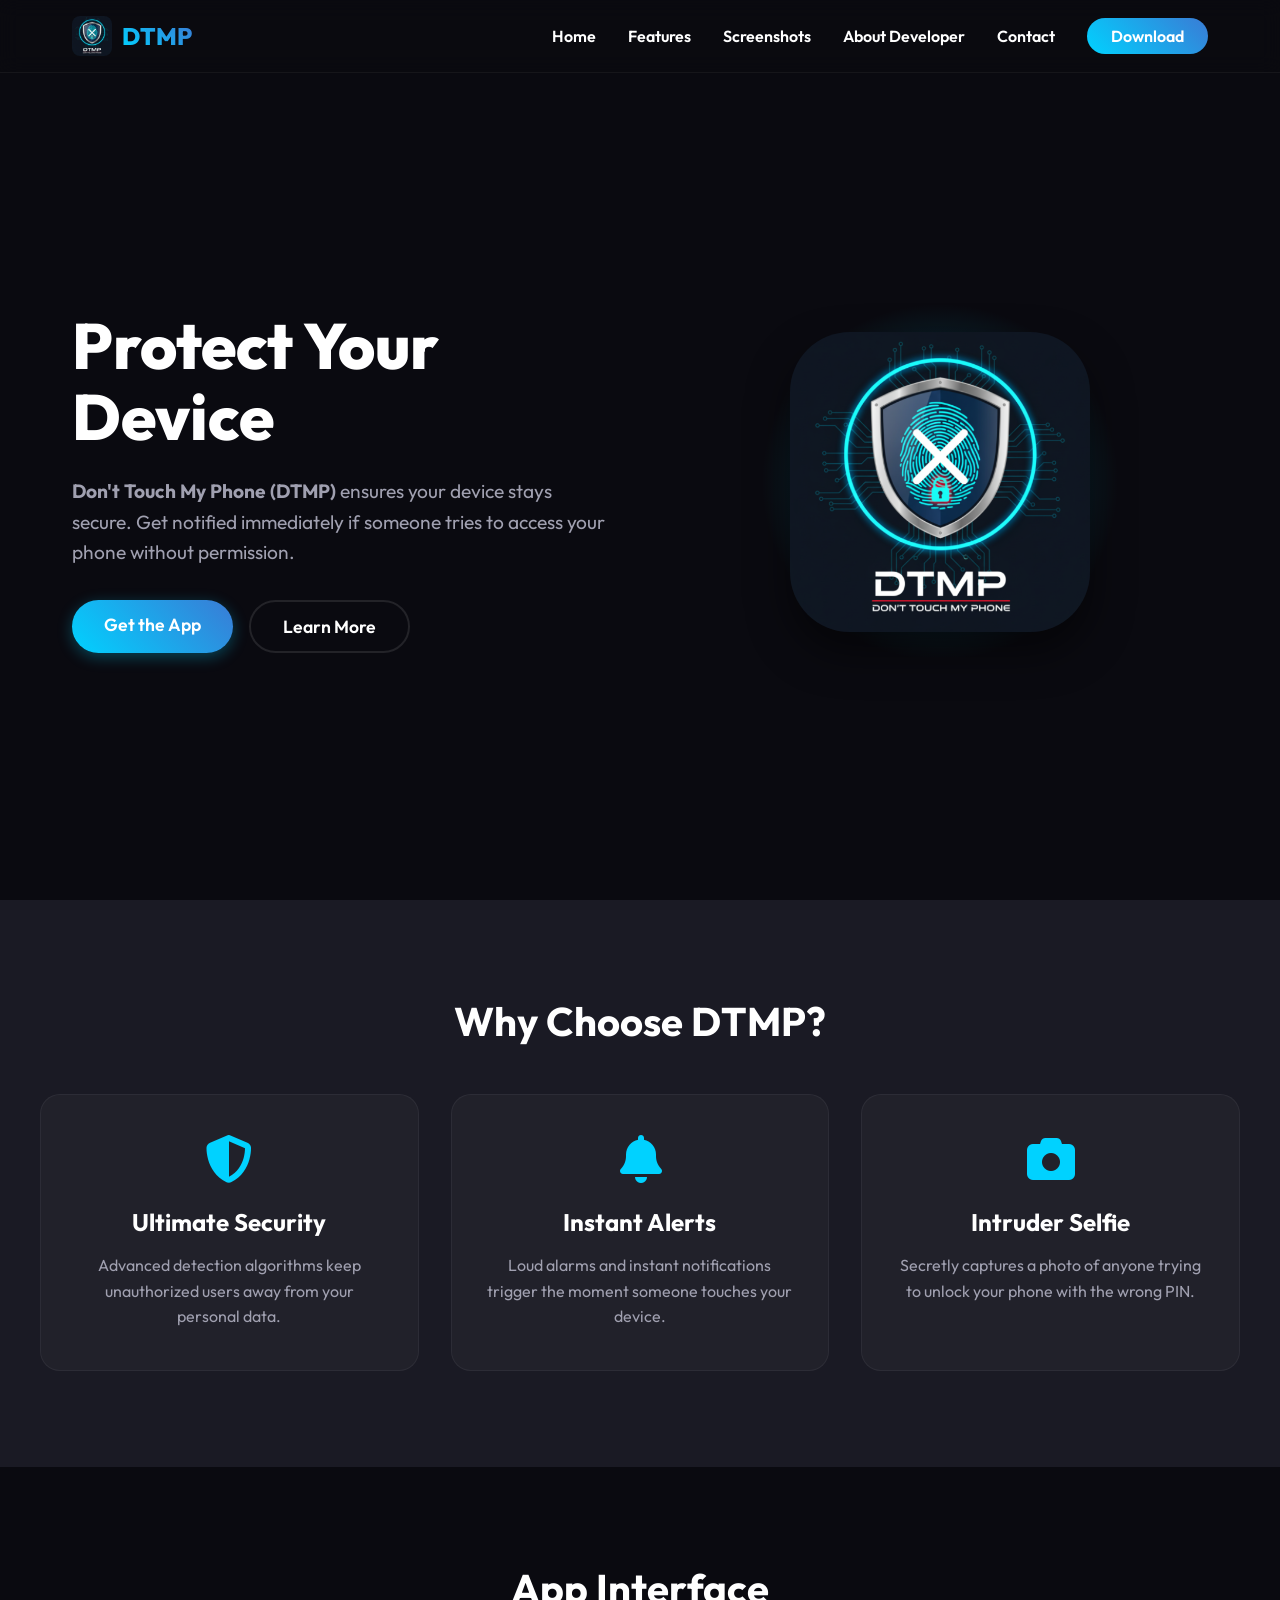
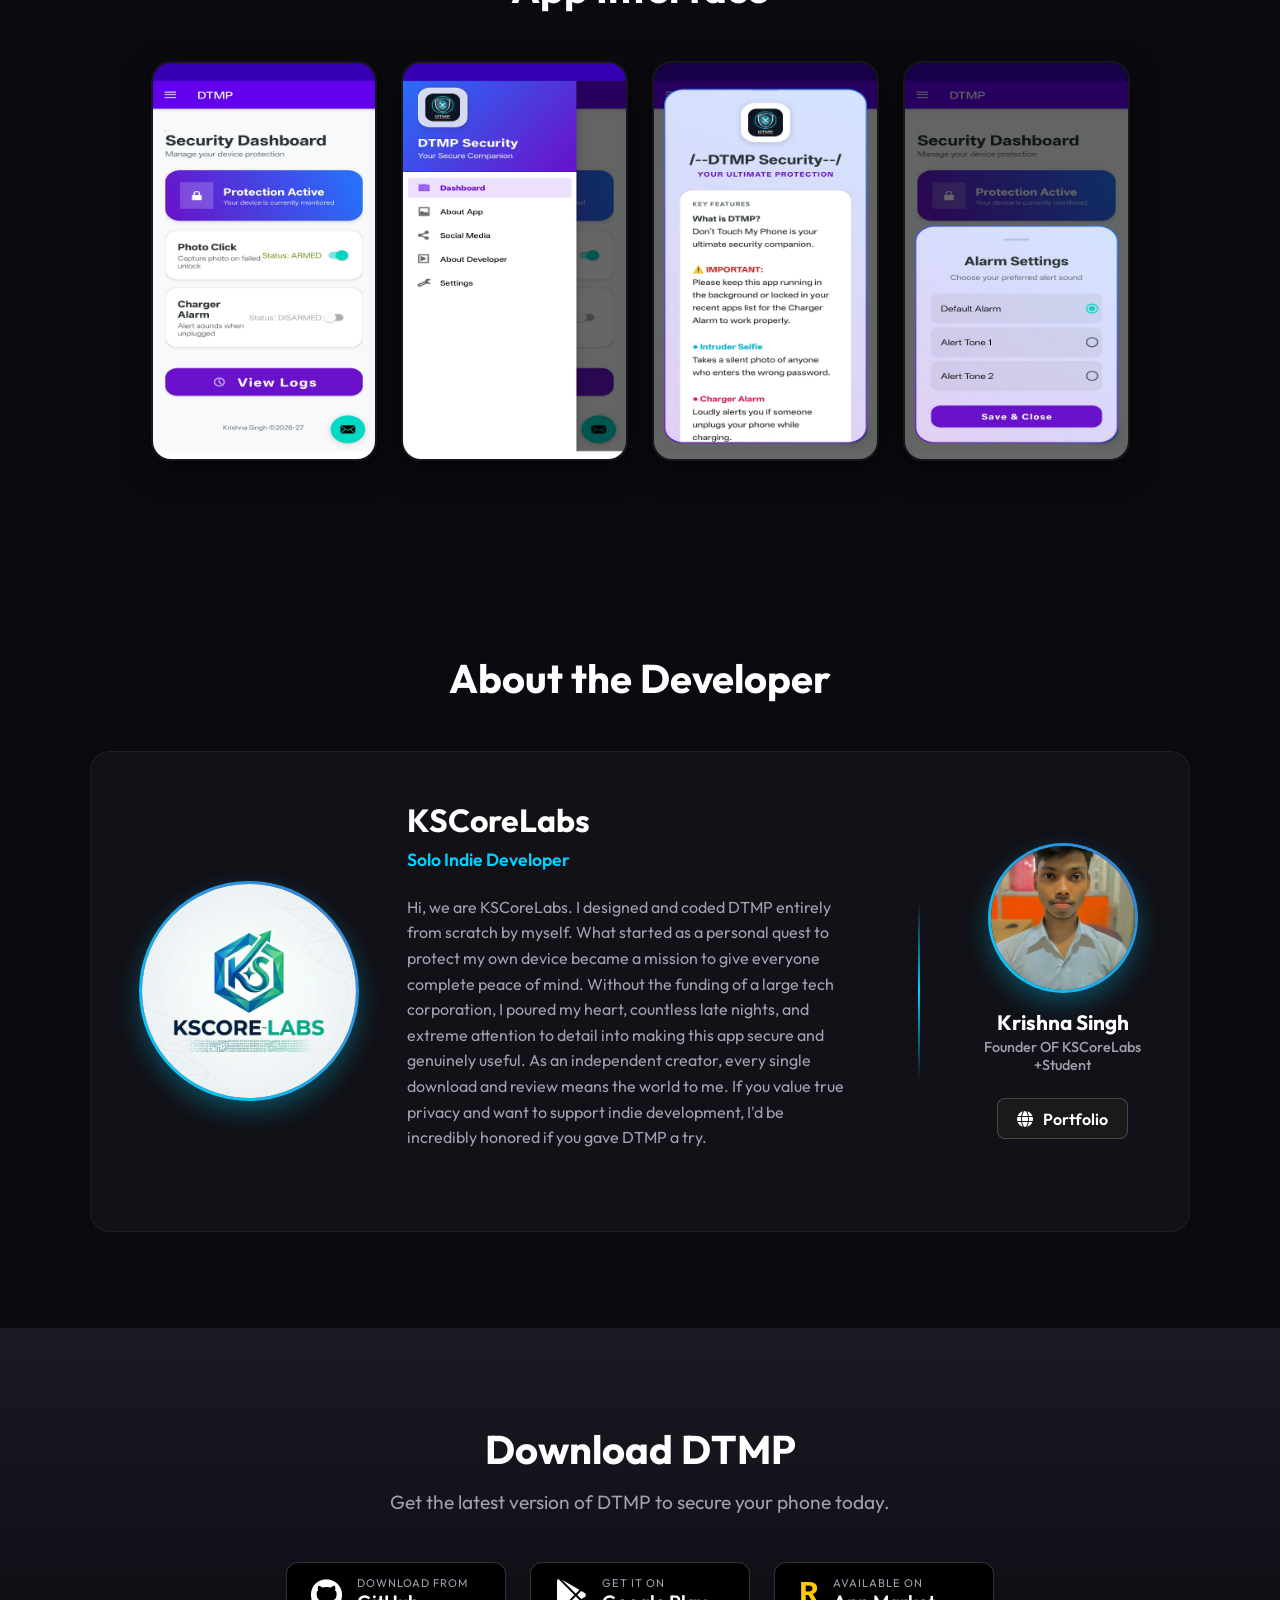
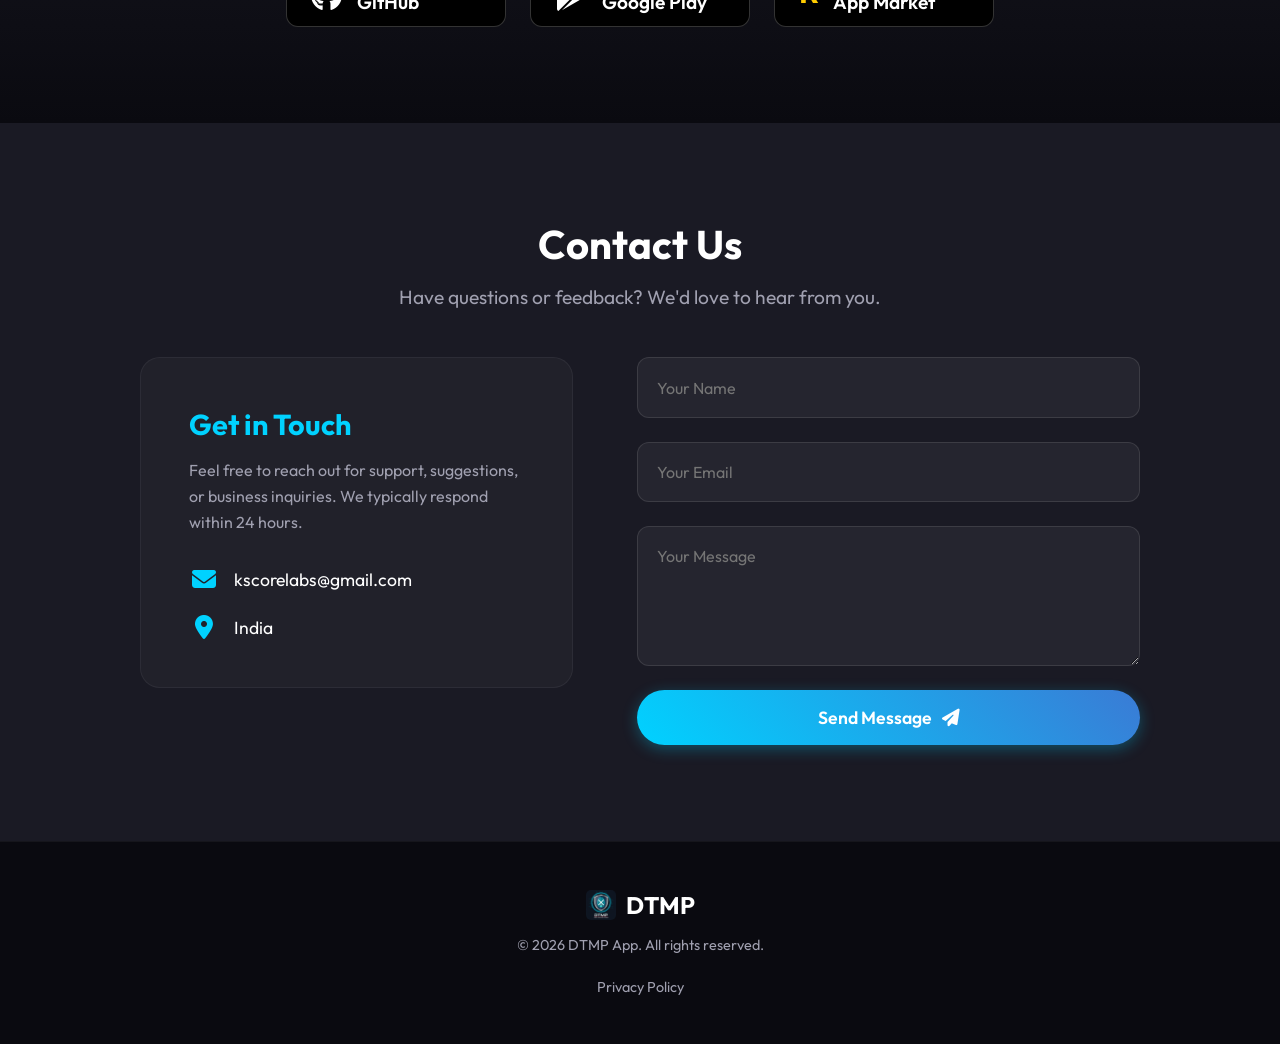
==== index.html @ 2dc86c03 "Add files via upload" ====
<!DOCTYPE html>
<html lang="en">
<head>
    <meta charset="UTF-8">
    <meta name="viewport" content="width=device-width, initial-scale=1.0">
    <title>DTMP - Don't Touch My Phone</title>
    <meta name="description" content="DTMP (Don't Touch My Phone) - Protect your phone from unauthorized access with ease.">
    <link rel="stylesheet" href="style.css">
    <link href="https://fonts.googleapis.com/css2?family=Outfit:wght@300;400;600;800&display=swap" rel="stylesheet">
    <link rel="stylesheet" href="https://cdnjs.cloudflare.com/ajax/libs/font-awesome/6.4.0/css/all.min.css">
</head>
<body>
    <div id="toast-container"></div>

    <nav class="navbar">
        <div class="nav-container">
            <div class="logo">
                <img src="images/ic_launcher-playstore.png" alt="DTMP Logo">
                <span>DTMP</span>
            </div>
            <div class="menu-toggle" id="mobile-menu">
                <i class="fa-solid fa-bars"></i>
            </div>
            <ul class="nav-links">
                <li><a href="#home">Home</a></li>
                <li><a href="#features">Features</a></li>
                <li><a href="#screenshots">Screenshots</a></li>
                <li><a href="#about">About Developer</a></li>
                <li><a href="#contact">Contact</a></li>
                <li><a href="#download" class="nav-btn">Download</a></li>
            </ul>
        </div>
    </nav>

    <header id="home" class="hero">
        <div class="hero-content">
            <div class="hero-text">
                <h1 class="glitch-text" data-text="Protect Your Device">Protect Your Device</h1>
                <p><strong>Don't Touch My Phone (DTMP)</strong> ensures your device stays secure. Get notified immediately if someone tries to access your phone without permission.</p>
                <div class="hero-buttons">
                    <a href="#download" class="btn btn-primary">Get the App</a>
                    <a href="#features" class="btn btn-secondary">Learn More</a>
                </div>
            </div>
            <div class="hero-image">
                <div class="img-wrapper">
                    <img src="images/ic_launcher-playstore.png" alt="DTMP App Logo" class="floating-logo">
                    <div class="glow-effect"></div>
                </div>
            </div>
        </div>
    </header>

    <section id="features" class="features">
        <h2>Why Choose DTMP?</h2>
        <div class="feature-grid">
            <div class="feature-card">
                <i class="fa-solid fa-shield-halved"></i>
                <h3>Ultimate Security</h3>
                <p>Advanced detection algorithms keep unauthorized users away from your personal data.</p>
            </div>
            <div class="feature-card">
                <i class="fa-solid fa-bell-on"></i>
                <i class="fa-solid fa-bell"></i>
                <h3>Instant Alerts</h3>
                <p>Loud alarms and instant notifications trigger the moment someone touches your device.</p>
            </div>
            <div class="feature-card">
                <i class="fa-solid fa-camera"></i>
                <h3>Intruder Selfie</h3>
                <p>Secretly captures a photo of anyone trying to unlock your phone with the wrong PIN.</p>
            </div>
        </div>
    </section>

    <section id="screenshots" class="screenshots">
        <h2>App Interface</h2>
        <div class="screenshot-carousel">
            <img src="images/Screenshot_2026-04-22-11-12-11-96_e4ff548b564c4d183ec3adff2c8306e6.jpg.jpeg" alt="DTMP Screenshot 1" class="app-screenshot">
            <img src="images/Screenshot_2026-04-22-11-12-20-12_e4ff548b564c4d183ec3adff2c8306e6.jpg.jpeg" alt="DTMP Screenshot 2" class="app-screenshot">
            <img src="images/Screenshot_2026-04-22-11-12-25-33_e4ff548b564c4d183ec3adff2c8306e6.jpg.jpeg" alt="DTMP Screenshot 3" class="app-screenshot">
            <img src="images/Screenshot_2026-04-22-11-12-40-97_e4ff548b564c4d183ec3adff2c8306e6.jpg.jpeg" alt="DTMP Screenshot 4" class="app-screenshot">
        </div>
    </section>

    <section id="about" class="about-section">
        <h2>About the Developer</h2>
        <div class="developer-profile">
            <div class="profile-image">
                <img src="images/about_developer.png" alt="KSCoreLabs Logo">
            </div>
            <div class="profile-info">
                <h3>KSCoreLabs</h3>
                <p class="role">Solo Indie Developer</p>
                <p class="bio">Hi, we are KSCoreLabs. I designed and coded DTMP entirely from scratch by myself. What started as a personal quest to protect my own device became a mission to give everyone complete peace of mind. Without the funding of a large tech corporation, I poured my heart, countless late nights, and extreme attention to detail into making this app secure and genuinely useful. As an independent creator, every single download and review means the world to me. If you value true privacy and want to support indie development, I'd be incredibly honored if you gave DTMP a try.</p>
            </div>
            <div class="profile-divider"></div>
            <div class="owner-section">
                <div class="profile-image owner-image">
                    <img src="images/about_owner.webp" alt="Krishna Singh - Founder">
                </div>
                <div class="owner-details">
                    <h4>Krishna Singh</h4>
                    <p class="owner-role">Founder OF KSCoreLabs <br>+Student</p>
                </div>
                <div class="social-links" style="margin-top: 0.5rem;">
                    <a href="https://krishna-0006.github.io/My-Portfolio/" target="_blank" class="social-btn"><i class="fa-solid fa-globe"></i> Portfolio</a>
                </div>
            </div>
        </div>
    </section>

    <section id="download" class="download-section">
        <h2>Download DTMP</h2>
        <p>Get the latest version of DTMP to secure your phone today.</p>
        
        <div class="download-options">
            <!-- GitHub Download -->
            <a href="https://github.com/Krishna-0006/DTMP-Updates/releases/" target="_blank" class="store-btn github-btn">
                <i class="fa-brands fa-github"></i>
                <div class="btn-text">
                    <span class="small-text">Download from</span>
                    <span class="large-text">GitHub</span>
                </div>
            </a>

            <!-- Google Play Store (Unavailable) -->
            <button onclick="showUnavailableToast('Google Play Store')" class="store-btn playstore-btn">
                <i class="fa-brands fa-google-play"></i>
                <div class="btn-text">
                    <span class="small-text">GET IT ON</span>
                    <span class="large-text">Google Play</span>
                </div>
            </button>

            <!-- Realme App Market (Unavailable) -->
            <button onclick="showUnavailableToast('Realme App Market')" class="store-btn realme-btn">
                <div class="realme-logo">R</div>
                <div class="btn-text">
                    <span class="small-text">Available on</span>
                    <span class="large-text">App Market</span>
                </div>
            </button>
        </div>
    </section>

    <section id="contact" class="contact-section">
        <h2>Contact Us</h2>
        <p>Have questions or feedback? We'd love to hear from you.</p>
        <div class="contact-container">
            <div class="contact-info">
                <h3>Get in Touch</h3>
                <p>Feel free to reach out for support, suggestions, or business inquiries. We typically respond within 24 hours.</p>
                <div class="info-items">
                    <div class="info-item">
                        <i class="fa-solid fa-envelope"></i>
                        <span id="contact-email-display">Loading...</span>
                    </div>
                    <div class="info-item">
                        <i class="fa-solid fa-location-dot"></i>
                        <span>India</span>
                    </div>
                </div>
            </div>
            <form class="contact-form" onsubmit="handleContactSubmit(event)">
                <div class="input-group">
                    <input type="text" id="contact-name" placeholder="Your Name" required>
                </div>
                <div class="input-group">
                    <input type="email" id="contact-email" placeholder="Your Email" required>
                </div>
                <div class="input-group">
                    <textarea id="contact-message" rows="5" placeholder="Your Message" required></textarea>
                </div>
                <button type="submit" class="btn btn-primary btn-submit">
                    <span>Send Message</span> <i class="fa-solid fa-paper-plane"></i>
                </button>
            </form>
        </div>
    </section>

    <footer>
        <div class="footer-content">
            <div class="footer-logo">
                <img src="images/ic_launcher-playstore.png" alt="DTMP Footer Logo">
                <h2>DTMP</h2>
            </div>
            <p>&copy; 2026 DTMP App. All rights reserved.</p>
            <a href="privacy-policy.html" class="privacy-link">Privacy Policy</a>
        </div>
    </footer>

    <script src="script.js"></script>
</body>
</html>
---- style.css ----
:root {
    --primary-color: #00d2ff;
    --secondary-color: #3a7bd5;
    --bg-color: #0a0a10;
    --surface-color: #1a1a24;
    --text-primary: #ffffff;
    --text-secondary: #a0a0b0;
    --danger-color: #ff3b30;
    --success-color: #34c759;
}

* {
    margin: 0;
    padding: 0;
    box-sizing: border-box;
    font-family: 'Outfit', sans-serif;
    scroll-behavior: smooth;
}

body {
    background-color: var(--bg-color);
    color: var(--text-primary);
    overflow-x: hidden;
}

/* Navbar */
.navbar {
    position: fixed;
    top: 0;
    width: 100%;
    background: rgba(10, 10, 16, 0.8);
    backdrop-filter: blur(10px);
    z-index: 1000;
    border-bottom: 1px solid rgba(255, 255, 255, 0.05);
}

.nav-container {
    max-width: 1200px;
    margin: 0 auto;
    padding: 1rem 2rem;
    display: flex;
    justify-content: space-between;
    align-items: center;
}

.logo {
    display: flex;
    align-items: center;
    gap: 10px;
}

.logo img {
    width: 40px;
    height: 40px;
    border-radius: 8px;
}

.logo span {
    font-size: 1.5rem;
    font-weight: 800;
    background: linear-gradient(45deg, var(--primary-color), var(--secondary-color));
    -webkit-background-clip: text;
    -webkit-text-fill-color: transparent;
}

.nav-links {
    display: flex;
    list-style: none;
    gap: 2rem;
    align-items: center;
}

.nav-links a {
    color: var(--text-primary);
    text-decoration: none;
    font-weight: 600;
    transition: color 0.3s;
}

.nav-links a:hover {
    color: var(--primary-color);
}

.nav-btn {
    background: linear-gradient(45deg, var(--primary-color), var(--secondary-color));
    padding: 0.5rem 1.5rem;
    border-radius: 25px;
    color: #fff !important;
    transition: transform 0.3s, box-shadow 0.3s !important;
}

.nav-btn:hover {
    transform: translateY(-2px);
    box-shadow: 0 4px 15px rgba(0, 210, 255, 0.4);
}

.menu-toggle {
    display: none;
    cursor: pointer;
    font-size: 1.8rem;
    color: var(--text-primary);
}

/* Hero Section */
.hero {
    min-height: 100vh;
    display: flex;
    align-items: center;
    padding: 6rem 2rem 2rem;
    max-width: 1200px;
    margin: 0 auto;
}

.hero-content {
    display: flex;
    align-items: center;
    justify-content: space-between;
    width: 100%;
    gap: 4rem;
}

.hero-text {
    flex: 1;
}

.hero-text h1 {
    font-size: 4rem;
    line-height: 1.1;
    margin-bottom: 1.5rem;
    font-weight: 800;
}

.hero-text p {
    font-size: 1.2rem;
    color: var(--text-secondary);
    margin-bottom: 2rem;
    line-height: 1.6;
}

.hero-buttons {
    display: flex;
    gap: 1rem;
}

.btn {
    padding: 0.8rem 2rem;
    border-radius: 30px;
    font-size: 1.1rem;
    font-weight: 600;
    text-decoration: none;
    transition: all 0.3s;
    cursor: pointer;
}

.btn-primary {
    background: linear-gradient(45deg, var(--primary-color), var(--secondary-color));
    color: #fff;
    box-shadow: 0 4px 15px rgba(0, 210, 255, 0.3);
}

.btn-primary:hover {
    transform: translateY(-3px);
    box-shadow: 0 6px 20px rgba(0, 210, 255, 0.5);
}

.btn-secondary {
    background: transparent;
    color: var(--text-primary);
    border: 2px solid rgba(255, 255, 255, 0.1);
}

.btn-secondary:hover {
    border-color: var(--primary-color);
    background: rgba(0, 210, 255, 0.05);
}

.hero-image {
    flex: 1;
    display: flex;
    justify-content: center;
    position: relative;
}

.img-wrapper {
    position: relative;
    width: 300px;
    height: 300px;
}

.floating-logo {
    width: 100%;
    height: 100%;
    border-radius: 20%;
    object-fit: cover;
    animation: float 6s ease-in-out infinite;
    position: relative;
    z-index: 2;
    box-shadow: 0 20px 40px rgba(0, 0, 0, 0.5);
}

.glow-effect {
    position: absolute;
    top: 50%;
    left: 50%;
    transform: translate(-50%, -50%);
    width: 120%;
    height: 120%;
    background: radial-gradient(circle, rgba(0,210,255,0.4) 0%, rgba(0,0,0,0) 70%);
    z-index: 1;
    animation: pulse 4s ease-in-out infinite;
}

/* Features Section */
.features {
    padding: 6rem 2rem;
    background: var(--surface-color);
    text-align: center;
}

.features h2 {
    font-size: 2.5rem;
    margin-bottom: 3rem;
}

.feature-grid {
    display: grid;
    grid-template-columns: repeat(auto-fit, minmax(300px, 1fr));
    gap: 2rem;
    max-width: 1200px;
    margin: 0 auto;
}

.feature-card {
    background: rgba(255, 255, 255, 0.03);
    padding: 2.5rem 2rem;
    border-radius: 20px;
    border: 1px solid rgba(255, 255, 255, 0.05);
    transition: transform 0.3s, background 0.3s;
}

.feature-card:hover {
    transform: translateY(-10px);
    background: rgba(255, 255, 255, 0.05);
}

.feature-card i {
    font-size: 3rem;
    color: var(--primary-color);
    margin-bottom: 1.5rem;
}

.feature-card h3 {
    font-size: 1.5rem;
    margin-bottom: 1rem;
}

.feature-card p {
    color: var(--text-secondary);
    line-height: 1.6;
}

/* Screenshots */
.screenshots {
    padding: 6rem 2rem;
    text-align: center;
    max-width: 1200px;
    margin: 0 auto;
}

.screenshots h2 {
    font-size: 2.5rem;
    margin-bottom: 3rem;
}

.screenshot-carousel {
    display: flex;
    justify-content: center;
    gap: 1.5rem;
    flex-wrap: wrap;
}

.app-screenshot {
    height: 400px;
    border-radius: 20px;
    box-shadow: 0 10px 30px rgba(0, 0, 0, 0.5);
    transition: transform 0.3s, box-shadow 0.3s;
    border: 2px solid rgba(255,255,255,0.05);
}

.app-screenshot:hover {
    transform: scale(1.05) translateY(-10px);
    box-shadow: 0 15px 40px rgba(0, 210, 255, 0.2);
    z-index: 10;
}

/* About Developer Section */
.about-section {
    padding: 6rem 2rem;
    background: var(--bg-color);
    text-align: center;
    max-width: 1200px;
    margin: 0 auto;
}

.about-section h2 {
    font-size: 2.5rem;
    margin-bottom: 3rem;
}

.developer-profile {
    display: flex;
    align-items: center;
    justify-content: center;
    gap: 3rem;
    background: rgba(255, 255, 255, 0.03);
    padding: 3rem;
    border-radius: 20px;
    border: 1px solid rgba(255, 255, 255, 0.05);
    max-width: 1100px;
    margin: 0 auto;
    text-align: left;
    transition: transform 0.3s;
}

.profile-divider {
    width: 2px;
    height: 180px;
    background: linear-gradient(to bottom, transparent, var(--primary-color), transparent);
    margin: 0 1rem;
    flex-shrink: 0;
    border-radius: 2px;
}

.developer-profile:hover {
    transform: translateY(-5px);
    box-shadow: 0 10px 30px rgba(0, 210, 255, 0.1);
}

.profile-image {
    width: 220px;
    height: 220px;
    border-radius: 50%;
    display: flex;
    align-items: center;
    justify-content: center;
    box-shadow: 0 10px 25px rgba(0, 210, 255, 0.3);
    flex-shrink: 0;
    overflow: hidden;
    border: 3px solid transparent;
    background: linear-gradient(var(--surface-color), var(--surface-color)) padding-box, 
                linear-gradient(45deg, var(--primary-color), var(--secondary-color)) border-box;
    transition: transform 0.4s cubic-bezier(0.175, 0.885, 0.32, 1.275), box-shadow 0.4s;
}

.developer-profile:hover .profile-image {
    transform: scale(1.05) rotate(5deg);
    box-shadow: 0 15px 35px rgba(0, 210, 255, 0.5);
}

.profile-image img {
    width: 100%;
    height: 100%;
    object-fit: cover;
    transition: transform 0.4s;
}

.developer-profile:hover .profile-image img {
    transform: scale(1.1);
}

.profile-info h3 {
    font-size: 2rem;
    margin-bottom: 0.5rem;
}

.owner-section {
    display: flex;
    flex-direction: column;
    align-items: center;
    text-align: center;
    gap: 1rem;
    flex-shrink: 0;
}

.profile-image.owner-image {
    width: 150px;
    height: 150px;
}

.owner-details h4 {
    font-size: 1.3rem;
    margin-bottom: 0.2rem;
}

.owner-details .owner-role {
    font-size: 0.9rem;
    color: var(--text-secondary);
    font-weight: 500;
}

.profile-info .role {
    color: var(--primary-color);
    font-weight: 600;
    margin-bottom: 1.5rem;
    font-size: 1.1rem;
}

.profile-info .bio {
    color: var(--text-secondary);
    line-height: 1.6;
    margin-bottom: 2rem;
}

.social-btn {
    display: inline-flex;
    align-items: center;
    gap: 10px;
    padding: 0.6rem 1.2rem;
    background: #1a1a1a;
    border: 1px solid rgba(255, 255, 255, 0.2);
    border-radius: 8px;
    color: #fff;
    text-decoration: none;
    font-weight: 600;
    transition: all 0.3s;
}

.social-btn:hover {
    background: #fff;
    color: #000;
}

/* Contact Section */
.contact-section {
    padding: 6rem 2rem;
    background: var(--surface-color);
    text-align: center;
}

.contact-section h2 {
    font-size: 2.5rem;
    margin-bottom: 1rem;
}

.contact-section > p {
    color: var(--text-secondary);
    margin-bottom: 3rem;
    font-size: 1.2rem;
}

.contact-container {
    display: flex;
    justify-content: center;
    align-items: flex-start;
    gap: 4rem;
    max-width: 1000px;
    margin: 0 auto;
    text-align: left;
}

.contact-info {
    flex: 1;
    background: rgba(255, 255, 255, 0.03);
    padding: 3rem;
    border-radius: 20px;
    border: 1px solid rgba(255, 255, 255, 0.05);
}

.contact-info h3 {
    font-size: 1.8rem;
    margin-bottom: 1rem;
    color: var(--primary-color);
}

.contact-info p {
    color: var(--text-secondary);
    margin-bottom: 2rem;
    line-height: 1.6;
}

.info-items {
    display: flex;
    flex-direction: column;
    gap: 1.5rem;
}

.info-item {
    display: flex;
    align-items: center;
    gap: 15px;
    font-size: 1.1rem;
}

.info-item i {
    font-size: 1.5rem;
    color: var(--primary-color);
    width: 30px;
    text-align: center;
}

.contact-form {
    flex: 1.5;
    display: flex;
    flex-direction: column;
    gap: 1.5rem;
    width: 100%;
}

.input-group {
    display: flex;
    flex-direction: column;
}

.contact-form input,
.contact-form textarea {
    width: 100%;
    padding: 1.2rem;
    border-radius: 12px;
    background: rgba(255, 255, 255, 0.05);
    border: 1px solid rgba(255, 255, 255, 0.1);
    color: var(--text-primary);
    font-size: 1rem;
    transition: all 0.3s;
}

.contact-form input:focus,
.contact-form textarea:focus {
    outline: none;
    border-color: var(--primary-color);
    background: rgba(0, 210, 255, 0.05);
    box-shadow: 0 0 15px rgba(0, 210, 255, 0.2);
}

.contact-form textarea {
    resize: vertical;
    min-height: 120px;
}

.btn-submit {
    display: flex;
    justify-content: center;
    align-items: center;
    gap: 10px;
    padding: 1rem;
    border: none;
    width: 100%;
}

/* Download Section */
.download-section {
    padding: 6rem 2rem;
    background: linear-gradient(to bottom, var(--surface-color), var(--bg-color));
    text-align: center;
}

.download-section h2 {
    font-size: 2.5rem;
    margin-bottom: 1rem;
}

.download-section > p {
    color: var(--text-secondary);
    margin-bottom: 3rem;
    font-size: 1.2rem;
}

.download-options {
    display: flex;
    justify-content: center;
    gap: 1.5rem;
    flex-wrap: wrap;
    max-width: 900px;
    margin: 0 auto;
}

.store-btn {
    display: flex;
    align-items: center;
    padding: 0.8rem 1.5rem;
    background: #000;
    border: 1px solid rgba(255, 255, 255, 0.2);
    border-radius: 12px;
    text-decoration: none;
    color: #fff;
    cursor: pointer;
    transition: all 0.3s;
    min-width: 220px;
}

.store-btn:hover {
    transform: translateY(-5px);
    box-shadow: 0 10px 20px rgba(0, 0, 0, 0.4);
    border-color: rgba(255, 255, 255, 0.4);
}

.store-btn i {
    font-size: 2rem;
    margin-right: 15px;
}

.github-btn:hover {
    border-color: #fff;
    background: #1a1a1a;
}

.playstore-btn:hover {
    border-color: #00ff00;
}

.realme-btn:hover {
    border-color: #ffcc00;
}

.realme-logo {
    font-size: 2rem;
    font-weight: 900;
    color: #ffcc00;
    margin-right: 15px;
    font-family: monospace;
}

.btn-text {
    display: flex;
    flex-direction: column;
    align-items: flex-start;
}

.small-text {
    font-size: 0.7rem;
    text-transform: uppercase;
    letter-spacing: 1px;
    color: var(--text-secondary);
}

.large-text {
    font-size: 1.2rem;
    font-weight: 600;
}

/* Footer */
footer {
    padding: 3rem 2rem;
    text-align: center;
    border-top: 1px solid rgba(255, 255, 255, 0.05);
}

.footer-content {
    display: flex;
    flex-direction: column;
    align-items: center;
    gap: 1rem;
}

.footer-logo {
    display: flex;
    align-items: center;
    gap: 10px;
}

.footer-logo img {
    width: 30px;
    border-radius: 5px;
}

.footer-content p {
    color: var(--text-secondary);
    font-size: 0.9rem;
    margin-bottom: 0.5rem;
}

.privacy-link {
    color: var(--text-secondary);
    text-decoration: none;
    font-size: 0.9rem;
    transition: color 0.3s;
}

.privacy-link:hover {
    color: var(--primary-color);
    text-decoration: underline;
}

/* Animations */
@keyframes float {
    0%, 100% { transform: translateY(0); }
    50% { transform: translateY(-20px); }
}

@keyframes pulse {
    0%, 100% { transform: translate(-50%, -50%) scale(1); opacity: 0.5; }
    50% { transform: translate(-50%, -50%) scale(1.1); opacity: 0.8; }
}

/* Toast Notification */
#toast-container {
    position: fixed;
    bottom: 20px;
    left: 50%;
    transform: translateX(-50%);
    z-index: 9999;
    display: flex;
    flex-direction: column;
    gap: 10px;
}

.toast {
    background: rgba(255, 59, 48, 0.9);
    color: white;
    padding: 12px 24px;
    border-radius: 8px;
    font-weight: 600;
    box-shadow: 0 4px 12px rgba(0, 0, 0, 0.3);
    backdrop-filter: blur(5px);
    display: flex;
    align-items: center;
    gap: 10px;
    animation: slideUp 0.3s ease-out forwards;
    opacity: 0;
}

.toast.fade-out {
    animation: fadeOut 0.3s ease-in forwards;
}

@keyframes slideUp {
    from { transform: translateY(100%); opacity: 0; }
    to { transform: translateY(0); opacity: 1; }
}

@keyframes fadeOut {
    from { opacity: 1; }
    to { opacity: 0; }
}

/* Responsive */
@media (max-width: 768px) {
    .nav-container {
        padding: 1rem;
    }

    .menu-toggle {
        display: block;
    }

    .nav-links {
        display: none;
        flex-direction: column;
        position: absolute;
        top: 100%;
        left: 0;
        width: 100%;
        background: rgba(26, 26, 36, 0.95);
        backdrop-filter: blur(10px);
        padding: 2rem 0;
        border-bottom: 1px solid rgba(255, 255, 255, 0.05);
    }
    
    .nav-links.active {
        display: flex;
    }
    
    .hero {
        padding: 6rem 1rem 2rem;
    }

    .hero-content {
        flex-direction: column;
        text-align: center;
        margin-top: 2rem;
        gap: 2rem;
    }
    
    .hero-text h1 {
        font-size: 2.5rem;
    }
    
    .hero-buttons {
        justify-content: center;
        flex-wrap: wrap;
    }
    
    .img-wrapper {
        width: 250px;
        height: 250px;
    }

    .features {
        padding: 4rem 1rem;
    }

    .screenshots {
        padding: 4rem 1rem;
    }

    .app-screenshot {
        height: auto;
        max-width: 90%;
        max-height: 400px;
        object-fit: contain;
    }
    
    .about-section {
        padding: 4rem 1rem;
    }

    .developer-profile {
        flex-direction: column;
        text-align: center;
        padding: 2rem;
    }
    
    .profile-divider {
        width: 80%;
        height: 2px;
        background: linear-gradient(to right, transparent, var(--primary-color), transparent);
        margin: 1.5rem 0;
    }
    
    .download-section {
        padding: 4rem 1rem;
    }
    
    .contact-container {
        flex-direction: column;
        gap: 2rem;
    }
    
    .contact-info {
        width: 100%;
        padding: 2rem;
    }
}
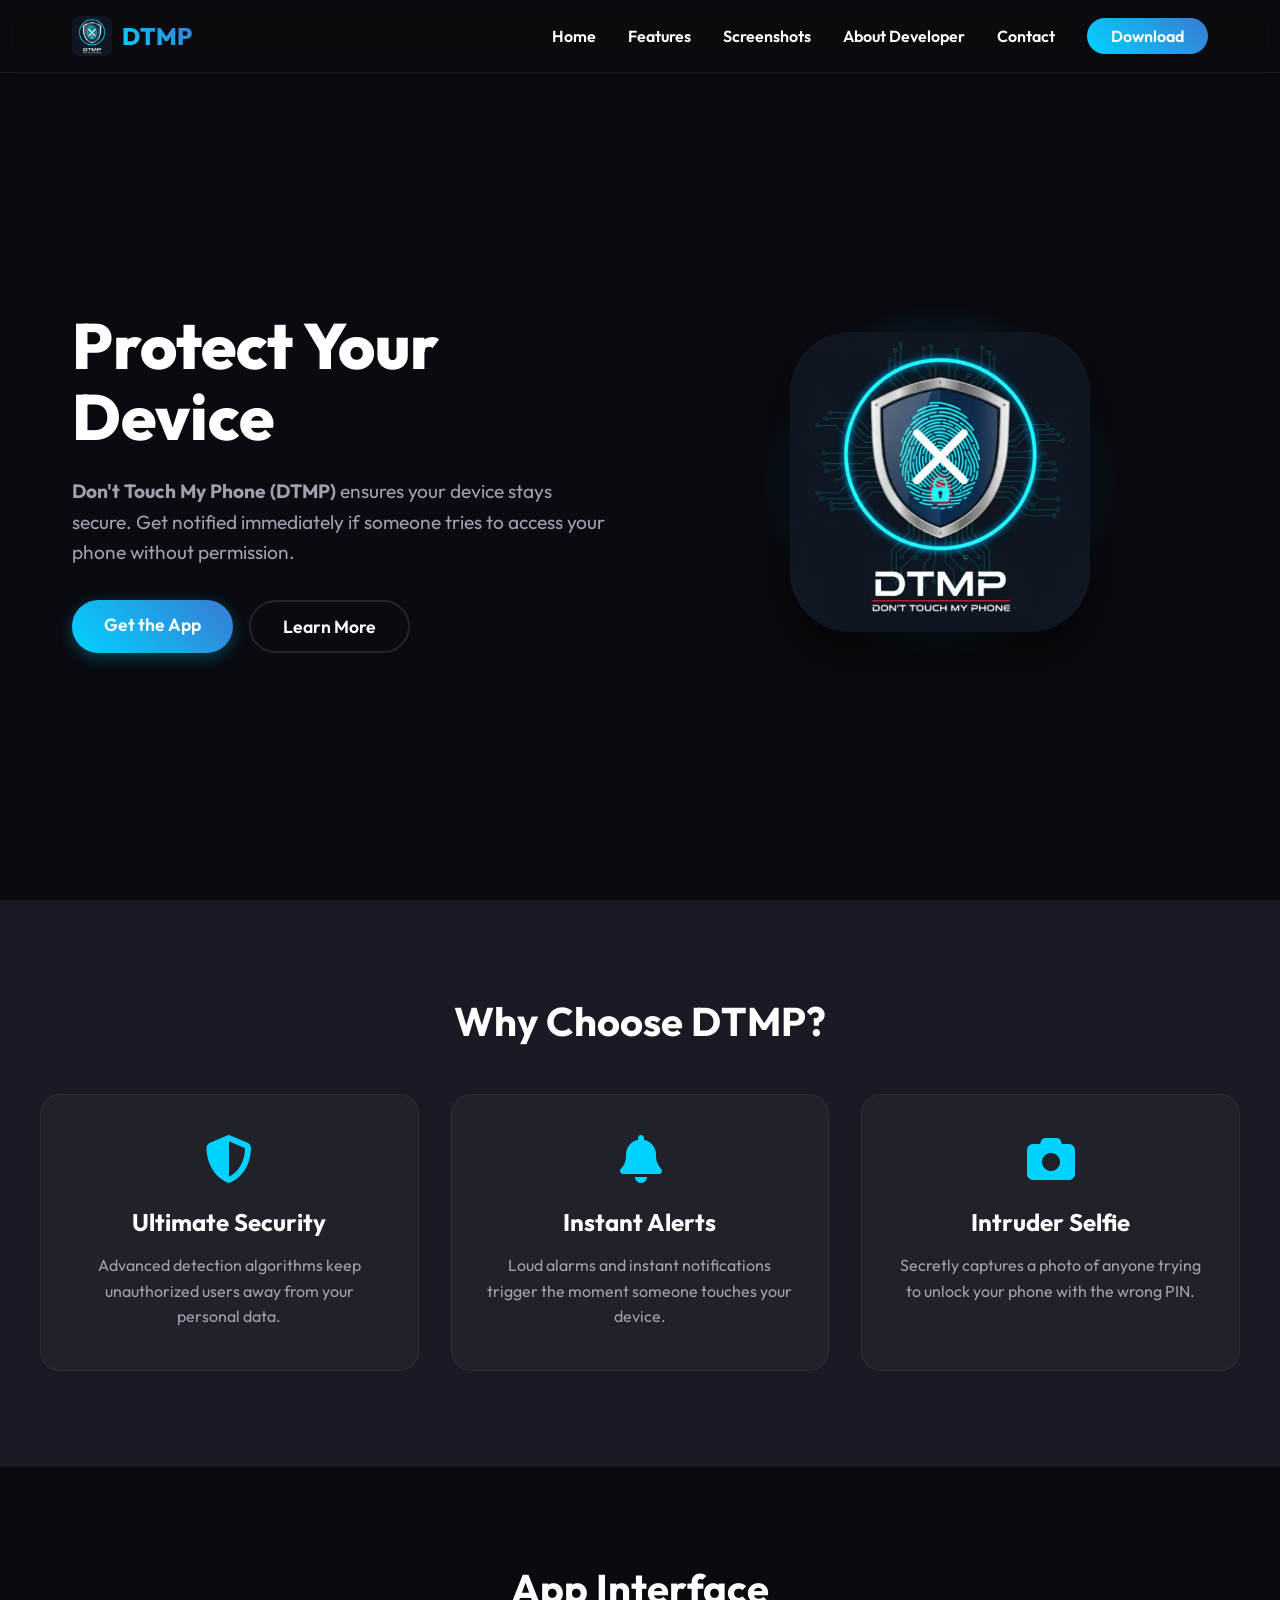
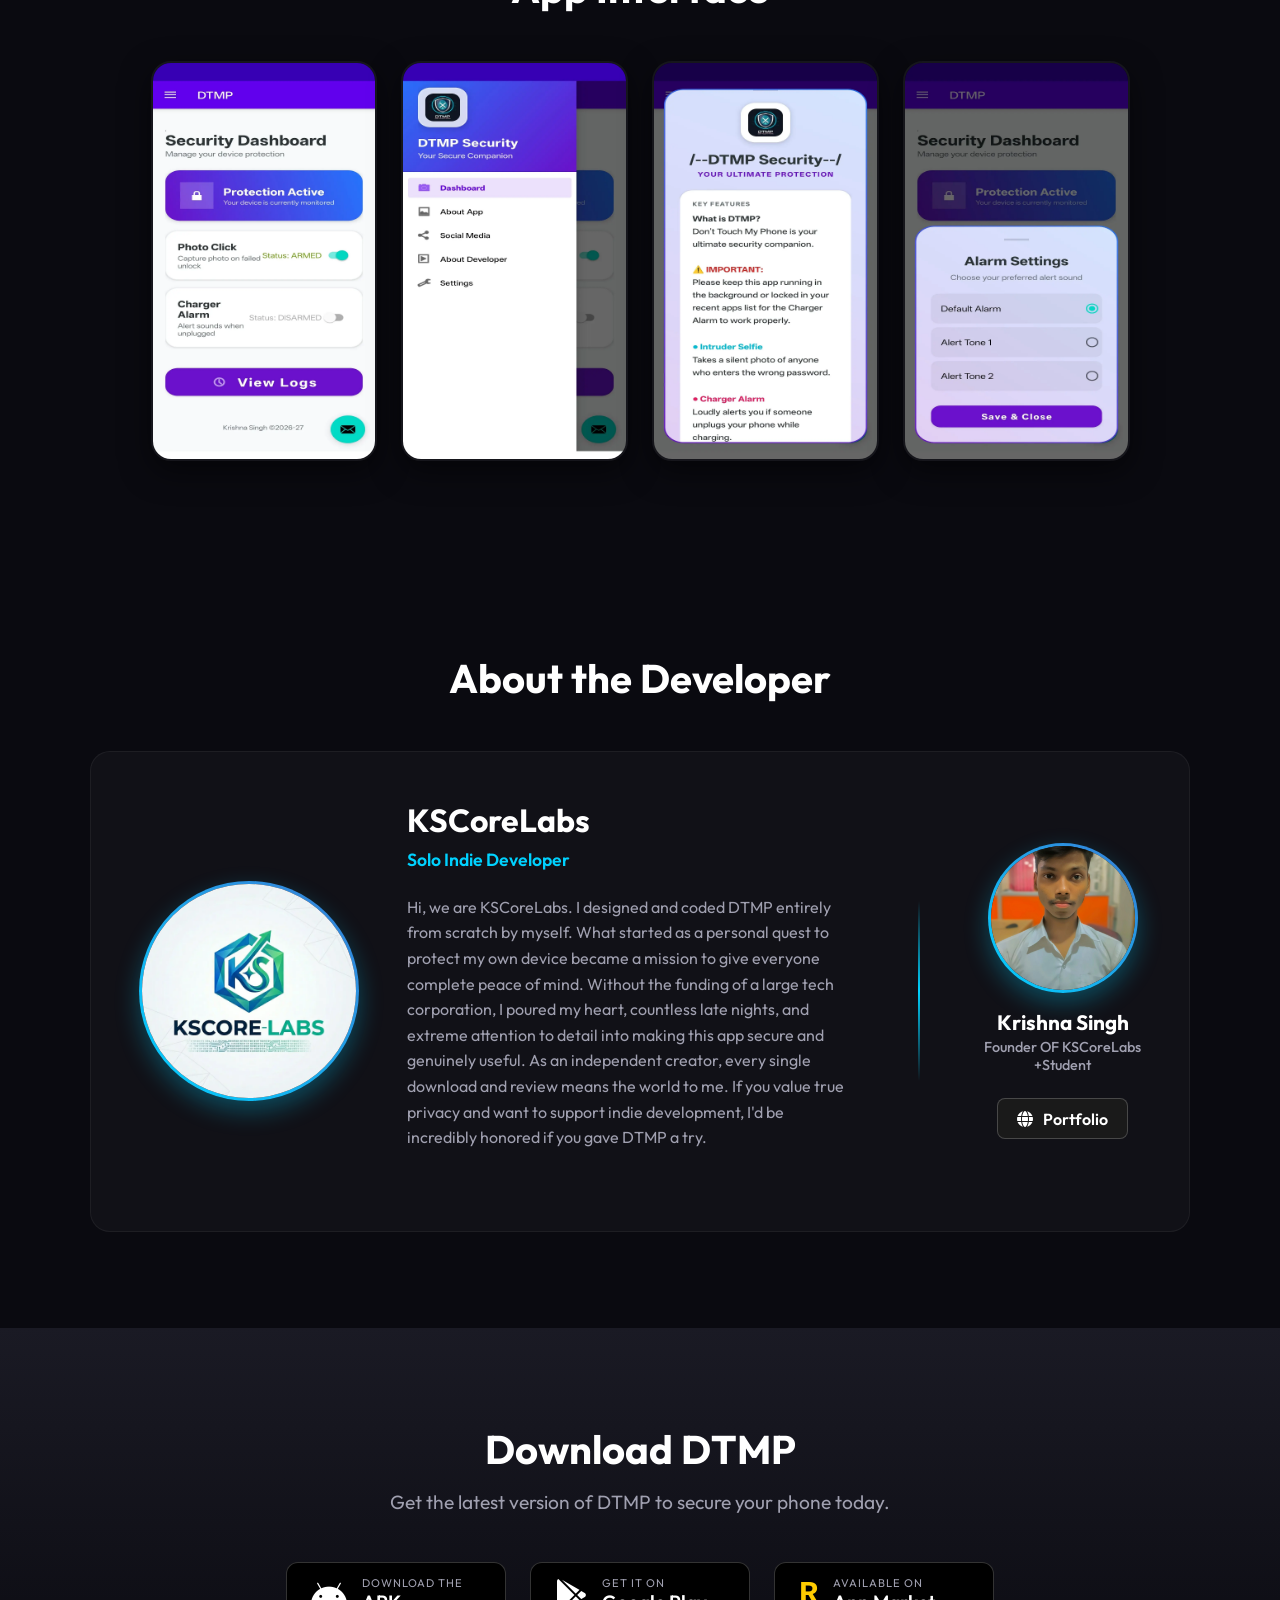
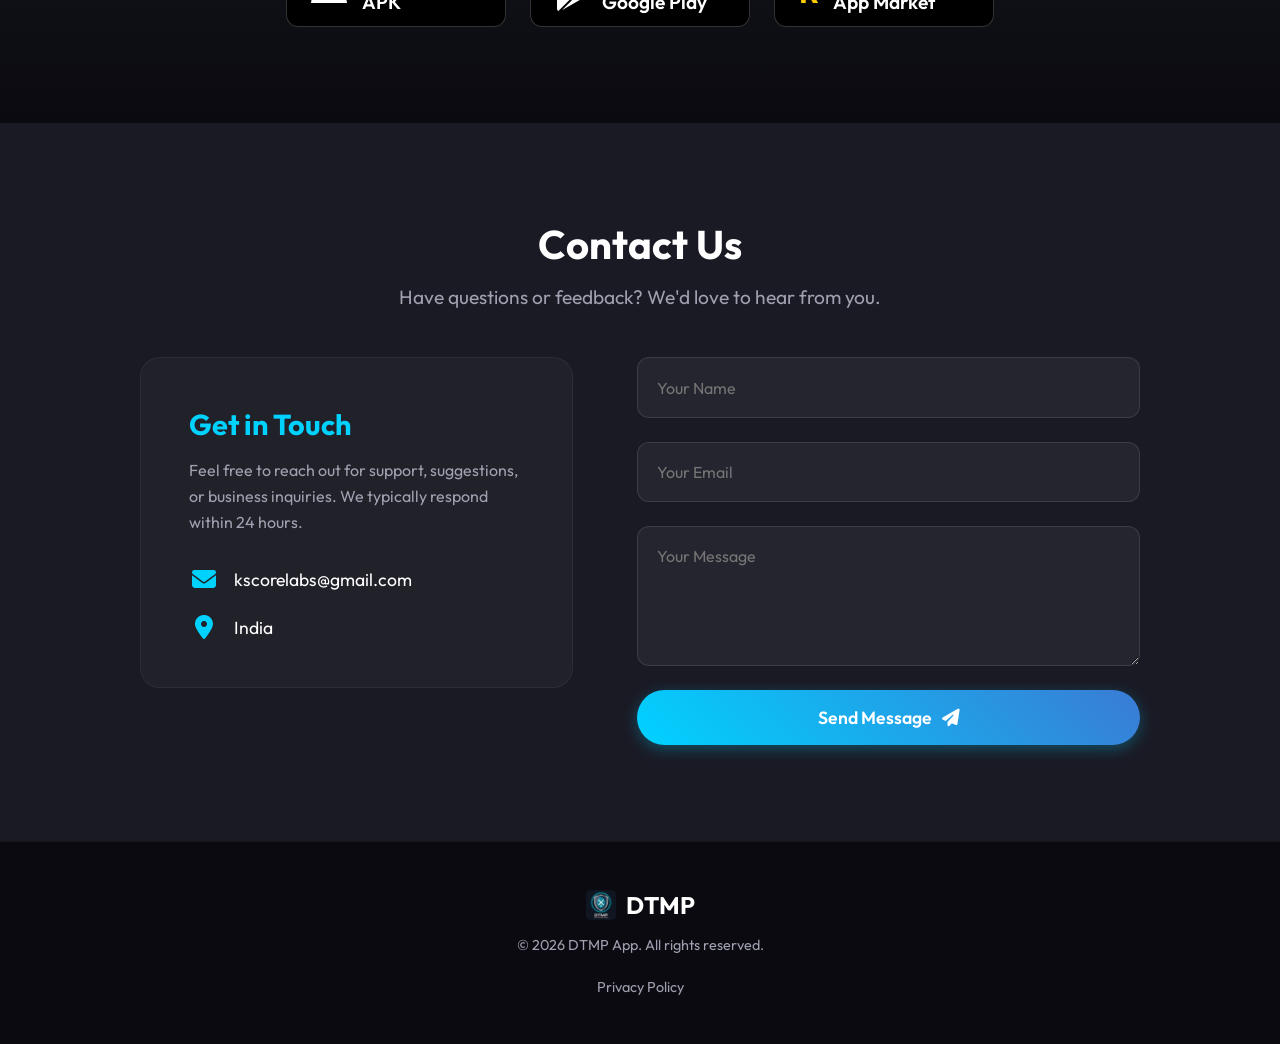
==== commit dd503838: "." ====
--- a/index.html
+++ b/index.html
@@ -15,7 +15,7 @@
     <nav class="navbar">
         <div class="nav-container">
             <div class="logo">
-                <img src="images/ic_launcher-playstore.png" alt="DTMP Logo">
+                <img src="images/ic_launcher-playstore.webp" alt="DTMP Logo">
                 <span>DTMP</span>
             </div>
             <div class="menu-toggle" id="mobile-menu">
@@ -44,7 +44,7 @@
             </div>
             <div class="hero-image">
                 <div class="img-wrapper">
-                    <img src="images/ic_launcher-playstore.png" alt="DTMP App Logo" class="floating-logo">
+                    <img src="images/ic_launcher-playstore.webp" alt="DTMP App Logo" class="floating-logo">
                     <div class="glow-effect"></div>
                 </div>
             </div>
@@ -76,10 +76,10 @@
     <section id="screenshots" class="screenshots">
         <h2>App Interface</h2>
         <div class="screenshot-carousel">
-            <img src="images/Screenshot_2026-04-22-11-12-11-96_e4ff548b564c4d183ec3adff2c8306e6.jpg.jpeg" alt="DTMP Screenshot 1" class="app-screenshot">
-            <img src="images/Screenshot_2026-04-22-11-12-20-12_e4ff548b564c4d183ec3adff2c8306e6.jpg.jpeg" alt="DTMP Screenshot 2" class="app-screenshot">
-            <img src="images/Screenshot_2026-04-22-11-12-25-33_e4ff548b564c4d183ec3adff2c8306e6.jpg.jpeg" alt="DTMP Screenshot 3" class="app-screenshot">
-            <img src="images/Screenshot_2026-04-22-11-12-40-97_e4ff548b564c4d183ec3adff2c8306e6.jpg.jpeg" alt="DTMP Screenshot 4" class="app-screenshot">
+            <img src="images/Screenshot_2026-04-22-11-12-11-96_e4ff548b564c4d183ec3adff2c8306e6.jpg.webp" alt="DTMP Screenshot 1" class="app-screenshot">
+            <img src="images/Screenshot_2026-04-22-11-12-20-12_e4ff548b564c4d183ec3adff2c8306e6.jpg.webp" alt="DTMP Screenshot 2" class="app-screenshot">
+            <img src="images/Screenshot_2026-04-22-11-12-25-33_e4ff548b564c4d183ec3adff2c8306e6.jpg.webp" alt="DTMP Screenshot 3" class="app-screenshot">
+            <img src="images/Screenshot_2026-04-22-11-12-40-97_e4ff548b564c4d183ec3adff2c8306e6.jpg.webp" alt="DTMP Screenshot 4" class="app-screenshot">
         </div>
     </section>
 
@@ -87,7 +87,7 @@
         <h2>About the Developer</h2>
         <div class="developer-profile">
             <div class="profile-image">
-                <img src="images/about_developer.png" alt="KSCoreLabs Logo">
+                <img src="images/about_developer.webp" alt="KSCoreLabs Logo">
             </div>
             <div class="profile-info">
                 <h3>KSCoreLabs</h3>
@@ -115,14 +115,14 @@
         <p>Get the latest version of DTMP to secure your phone today.</p>
         
         <div class="download-options">
-            <!-- GitHub Download -->
-            <a href="https://github.com/Krishna-0006/DTMP-Updates/releases/" target="_blank" class="store-btn github-btn">
-                <i class="fa-brands fa-github"></i>
+            <!-- Direct APK Download -->
+            <button onclick="downloadApk()" class="store-btn github-btn" id="apk-download-btn">
+                <i class="fa-brands fa-android"></i>
                 <div class="btn-text">
-                    <span class="small-text">Download from</span>
-                    <span class="large-text">GitHub</span>
+                    <span class="small-text">Download The</span>
+                    <span class="large-text">APK</span>
                 </div>
-            </a>
+            </button>
 
             <!-- Google Play Store (Unavailable) -->
             <button onclick="showUnavailableToast('Google Play Store')" class="store-btn playstore-btn">
@@ -182,7 +182,7 @@
     <footer>
         <div class="footer-content">
             <div class="footer-logo">
-                <img src="images/ic_launcher-playstore.png" alt="DTMP Footer Logo">
+                <img src="images/ic_launcher-playstore.webp" alt="DTMP Footer Logo">
                 <h2>DTMP</h2>
             </div>
             <p>&copy; 2026 DTMP App. All rights reserved.</p>
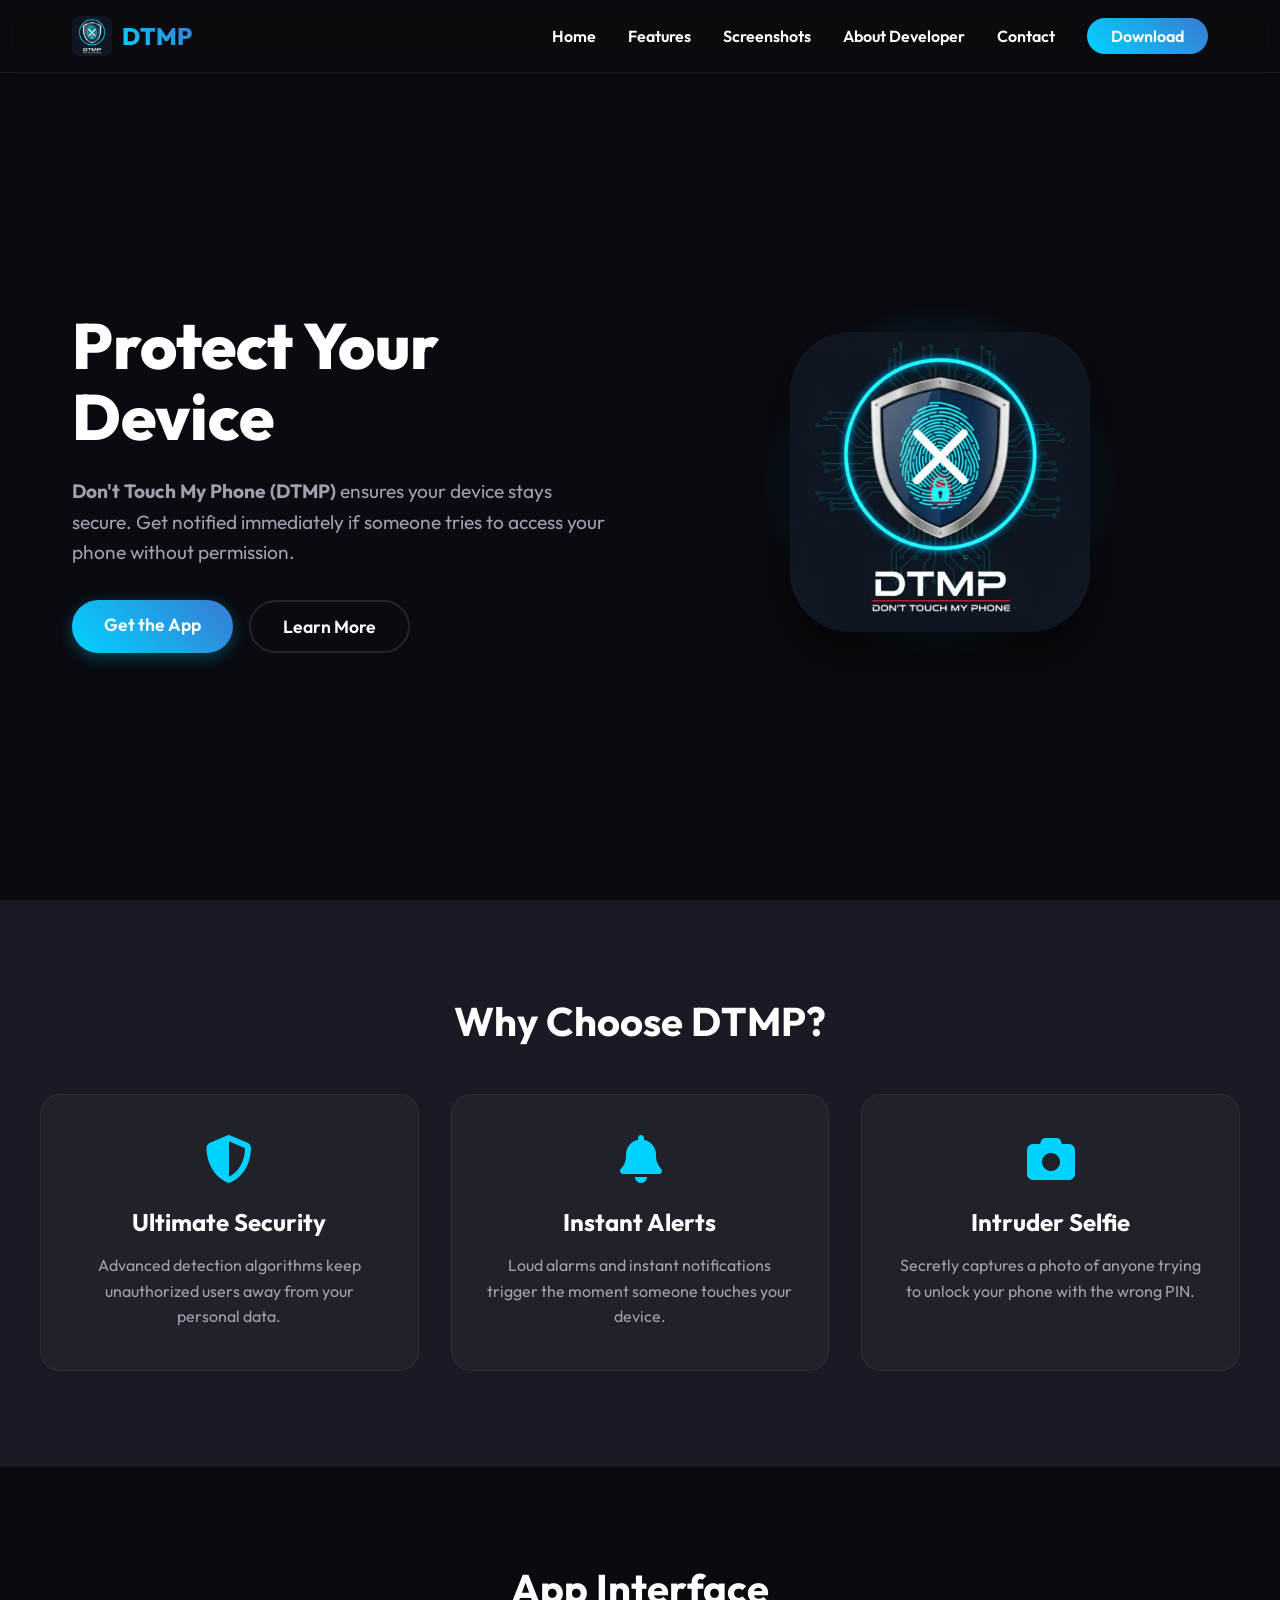
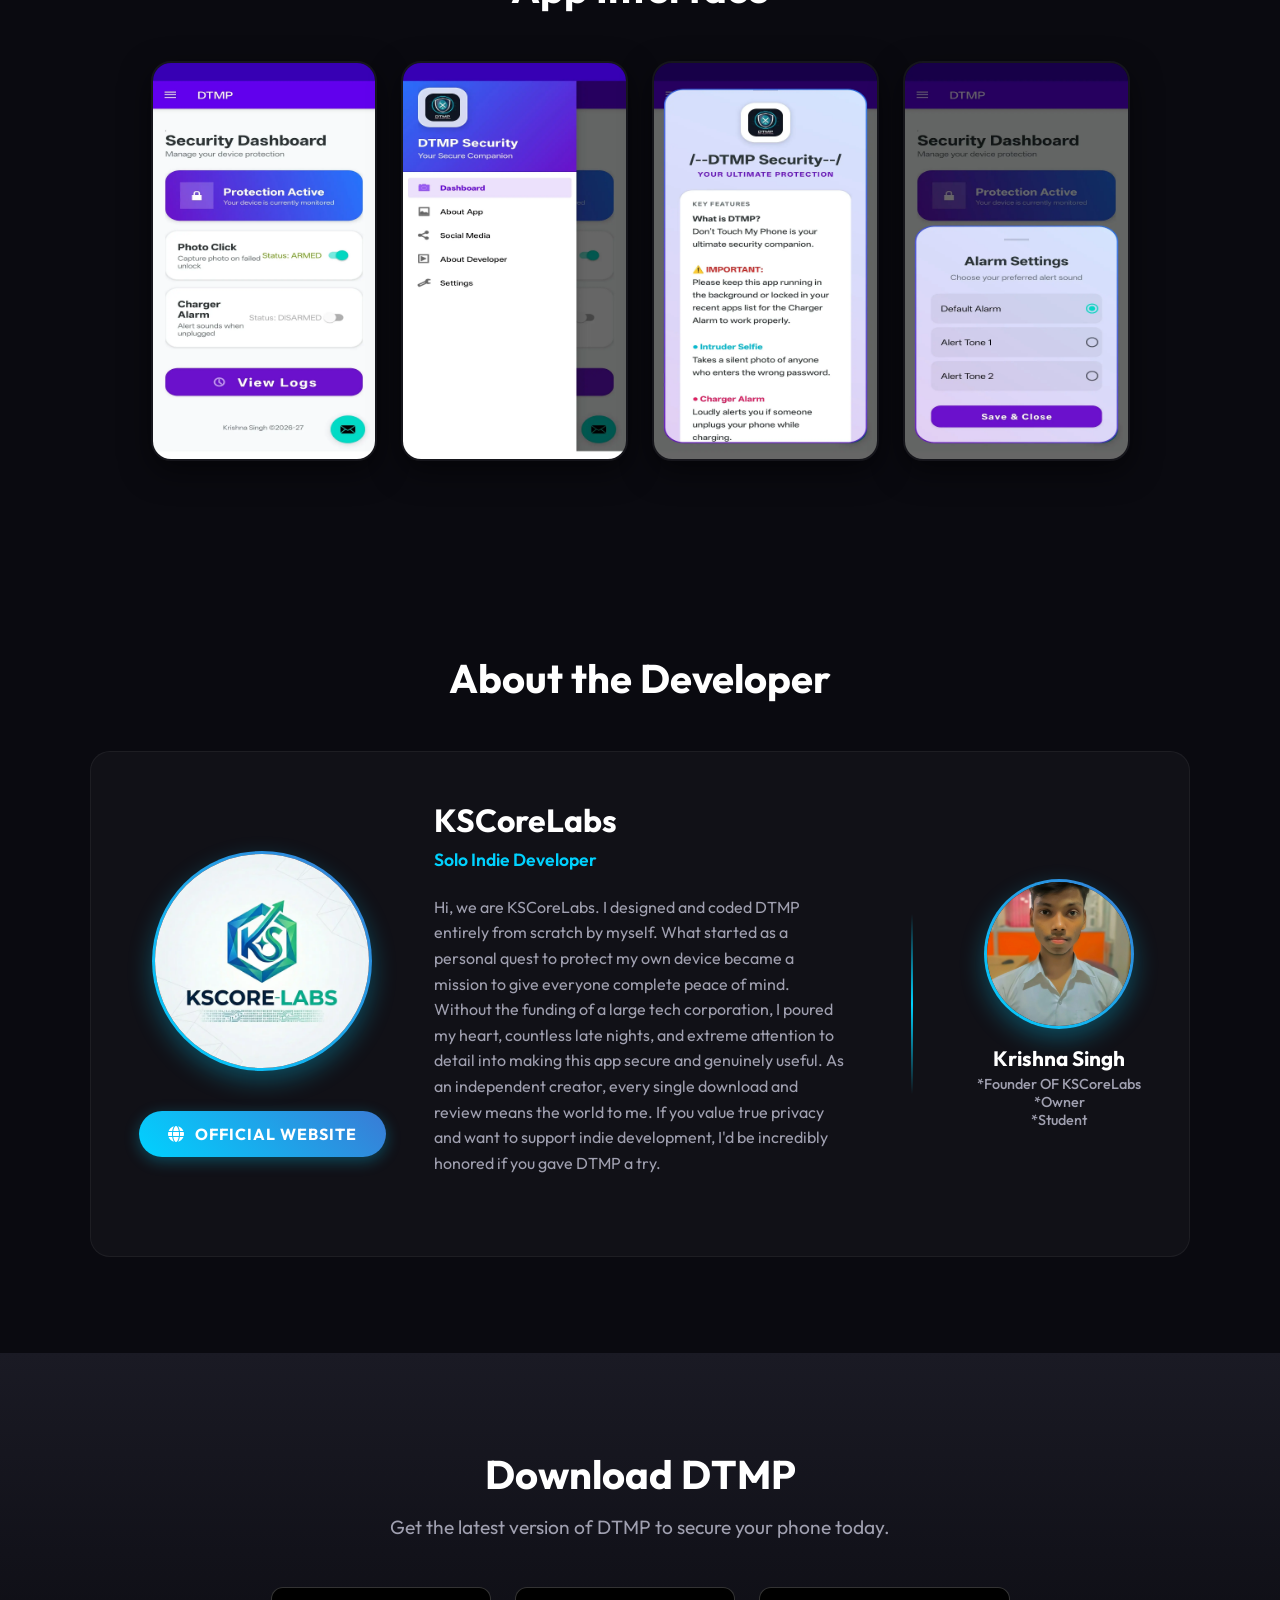
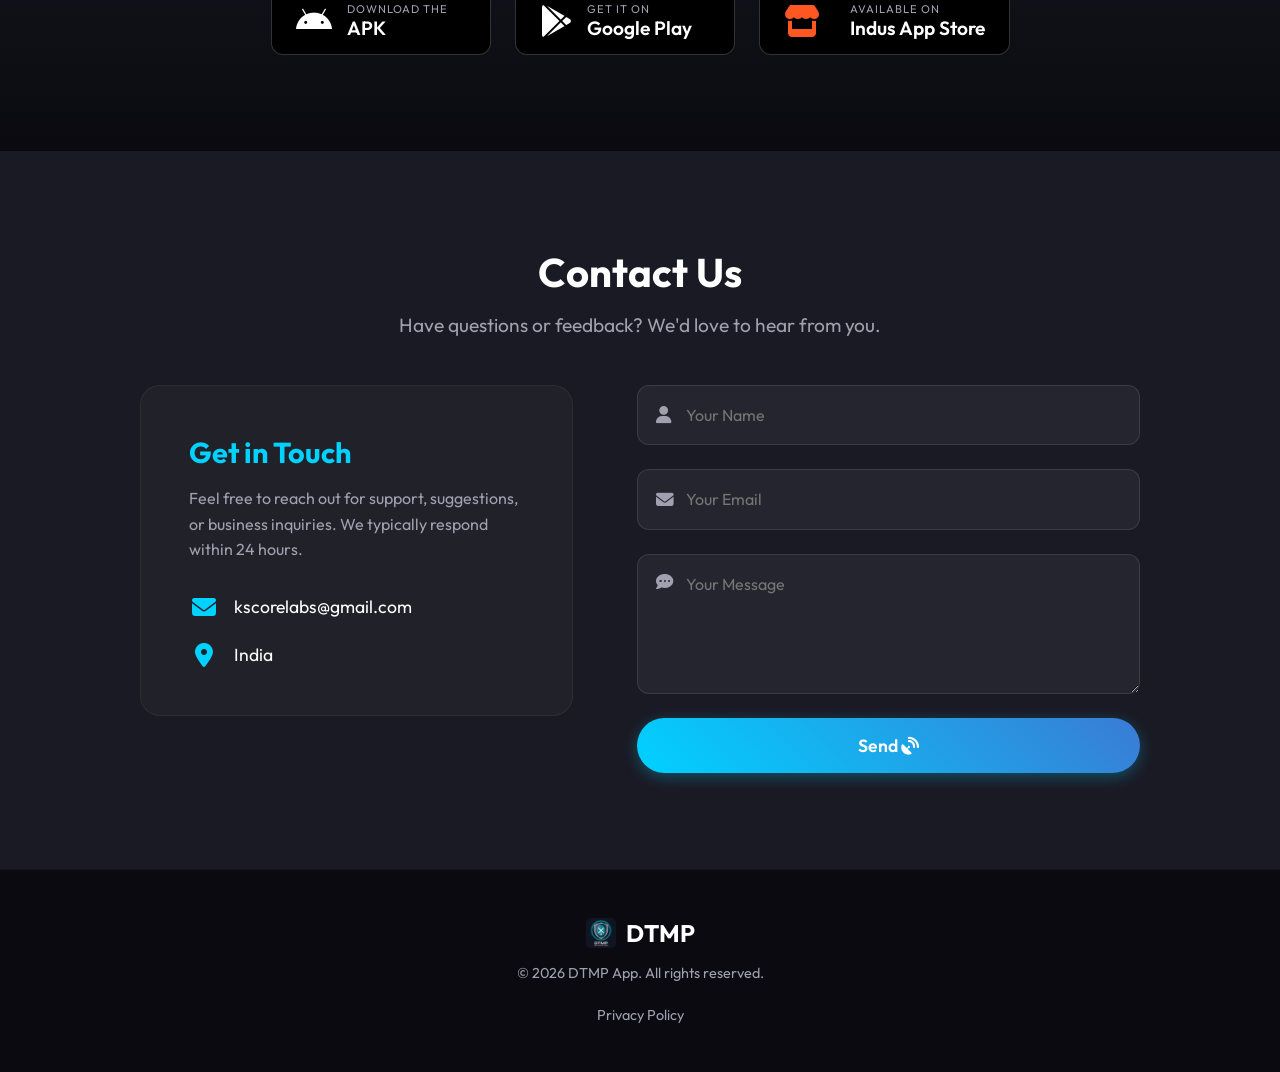
==== commit 9af690bd: "." ====
--- a/index.html
+++ b/index.html
@@ -86,8 +86,13 @@
     <section id="about" class="about-section">
         <h2>About the Developer</h2>
         <div class="developer-profile">
-            <div class="profile-image">
-                <img src="images/about_developer.webp" alt="KSCoreLabs Logo">
+            <div class="profile-logo-col" style="display: flex; flex-direction: column; align-items: center; gap: 1rem; flex-shrink: 0;">
+                <div class="profile-image">
+                    <img src="images/about_developer.webp" alt="KSCoreLabs Logo">
+                </div>
+                <a href="https://kscorelabs.github.io/" target="_blank" class="official-site-btn">
+                    <i class="fa-solid fa-globe"></i> Official Website
+                </a>
             </div>
             <div class="profile-info">
                 <h3>KSCoreLabs</h3>
@@ -101,10 +106,8 @@
                 </div>
                 <div class="owner-details">
                     <h4>Krishna Singh</h4>
-                    <p class="owner-role">Founder OF KSCoreLabs <br>+Student</p>
-                </div>
-                <div class="social-links" style="margin-top: 0.5rem;">
-                    <a href="https://krishna-0006.github.io/My-Portfolio/" target="_blank" class="social-btn"><i class="fa-solid fa-globe"></i> Portfolio</a>
+                    <p class="owner-role">*Founder OF KSCoreLabs<br>*Owner <br>*Student</p>
+                </div>
                 </div>
             </div>
         </div>
@@ -133,12 +136,12 @@
                 </div>
             </button>
 
-            <!-- Realme App Market (Unavailable) -->
-            <button onclick="showUnavailableToast('Realme App Market')" class="store-btn realme-btn">
-                <div class="realme-logo">R</div>
+            <!-- Indus App Store (Unavailable) -->
+            <button onclick="showUnavailableToast('Indus App Store')" class="store-btn indus-btn">
+                <div class="indus-logo"><i class="fa-solid fa-store"></i></div>
                 <div class="btn-text">
                     <span class="small-text">Available on</span>
-                    <span class="large-text">App Market</span>
+                    <span class="large-text">Indus App Store</span>
                 </div>
             </button>
         </div>
@@ -162,18 +165,24 @@
                     </div>
                 </div>
             </div>
-            <form class="contact-form" onsubmit="handleContactSubmit(event)">
-                <div class="input-group">
-                    <input type="text" id="contact-name" placeholder="Your Name" required>
-                </div>
-                <div class="input-group">
-                    <input type="email" id="contact-email" placeholder="Your Email" required>
-                </div>
-                <div class="input-group">
-                    <textarea id="contact-message" rows="5" placeholder="Your Message" required></textarea>
-                </div>
-                <button type="submit" class="btn btn-primary btn-submit">
-                    <span>Send Message</span> <i class="fa-solid fa-paper-plane"></i>
+            <form class="contact-form" id="contact-form">
+                <div class="input-wrapper">
+                    <i class="fa-solid fa-user"></i>
+                    <input type="text" id="cf-name" placeholder="Your Name" required>
+                </div>
+                <div class="input-wrapper">
+                    <i class="fa-solid fa-envelope"></i>
+                    <input type="email" id="cf-email" placeholder="Your Email" required>
+                </div>
+                <div class="input-wrapper align-top">
+                    <i class="fa-solid fa-comment-dots"></i>
+                    <textarea id="cf-message" rows="5" placeholder="Your Message" required></textarea>
+                </div>
+                <button type="submit" class="btn btn-primary btn-submit" id="cf-submit">
+                    <span class="cf-btn-text">Send <i class="fa-solid fa-satellite-dish"></i></span>
+                    <span class="cf-btn-loading" hidden style="display:none;">
+                        Sending <span class="loading-dots"></span>
+                    </span>
                 </button>
             </form>
         </div>
--- a/style.css
+++ b/style.css
@@ -430,6 +430,51 @@
     color: #000;
 }
 
+/* Dynamic Official Website Button */
+.official-site-btn {
+    display: inline-flex;
+    align-items: center;
+    justify-content: center;
+    gap: 10px;
+    margin-top: 1.5rem; /* Increased top margin to push it down from image */
+    background: linear-gradient(45deg, var(--primary-color), var(--secondary-color));
+    color: #fff !important;
+    border: none;
+    border-radius: 30px;
+    padding: 0.8rem 1.8rem;
+    font-weight: 700;
+    text-decoration: none;
+    text-transform: uppercase;
+    letter-spacing: 1px;
+    box-shadow: 0 4px 15px rgba(0, 210, 255, 0.3);
+    position: relative;
+    overflow: hidden;
+    z-index: 1;
+    transition: all 0.4s cubic-bezier(0.175, 0.885, 0.32, 1.275);
+}
+
+.official-site-btn::before {
+    content: '';
+    position: absolute;
+    top: 0;
+    left: -100%;
+    width: 100%;
+    height: 100%;
+    background: linear-gradient(90deg, transparent, rgba(255, 255, 255, 0.4), transparent);
+    transition: left 0.6s ease;
+    z-index: -1;
+}
+
+.official-site-btn:hover {
+    transform: translateY(-5px) scale(1.05);
+    box-shadow: 0 8px 25px rgba(0, 210, 255, 0.5);
+    background: linear-gradient(45deg, var(--secondary-color), var(--primary-color));
+}
+
+.official-site-btn:hover::before {
+    left: 100%;
+}
+
 /* Contact Section */
 .contact-section {
     padding: 6rem 2rem;
@@ -506,15 +551,32 @@
     width: 100%;
 }
 
-.input-group {
-    display: flex;
-    flex-direction: column;
+.input-wrapper {
+    position: relative;
+    display: flex;
+    align-items: center;
+}
+
+.input-wrapper.align-top {
+    align-items: flex-start;
+}
+
+.input-wrapper i {
+    position: absolute;
+    left: 1.2rem;
+    color: var(--text-secondary);
+    font-size: 1.1rem;
+    transition: color 0.3s;
+}
+
+.input-wrapper.align-top i {
+    top: 1.2rem;
 }
 
 .contact-form input,
 .contact-form textarea {
     width: 100%;
-    padding: 1.2rem;
+    padding: 1.2rem 1.2rem 1.2rem 3rem; /* Extra padding on left for icon */
     border-radius: 12px;
     background: rgba(255, 255, 255, 0.05);
     border: 1px solid rgba(255, 255, 255, 0.1);
@@ -531,6 +593,12 @@
     box-shadow: 0 0 15px rgba(0, 210, 255, 0.2);
 }
 
+.contact-form input:focus + i,
+.contact-form textarea:focus + i,
+.input-wrapper:focus-within i {
+    color: var(--primary-color);
+}
+
 .contact-form textarea {
     resize: vertical;
     min-height: 120px;
@@ -544,6 +612,21 @@
     padding: 1rem;
     border: none;
     width: 100%;
+    position: relative;
+    overflow: hidden;
+}
+
+/* Loading Dots Animation */
+.loading-dots::after {
+    content: '';
+    animation: dots 1.5s steps(4, end) infinite;
+}
+
+@keyframes dots {
+    0%, 20% { content: ''; }
+    40% { content: '.'; }
+    60% { content: '..'; }
+    80%, 100% { content: '...'; }
 }
 
 /* Download Section */
@@ -607,16 +690,14 @@
     border-color: #00ff00;
 }
 
-.realme-btn:hover {
-    border-color: #ffcc00;
-}
-
-.realme-logo {
+.indus-btn:hover {
+    border-color: #ff5722;
+}
+
+.indus-logo {
     font-size: 2rem;
-    font-weight: 900;
-    color: #ffcc00;
+    color: #ff5722;
     margin-right: 15px;
-    font-family: monospace;
 }
 
 .btn-text {
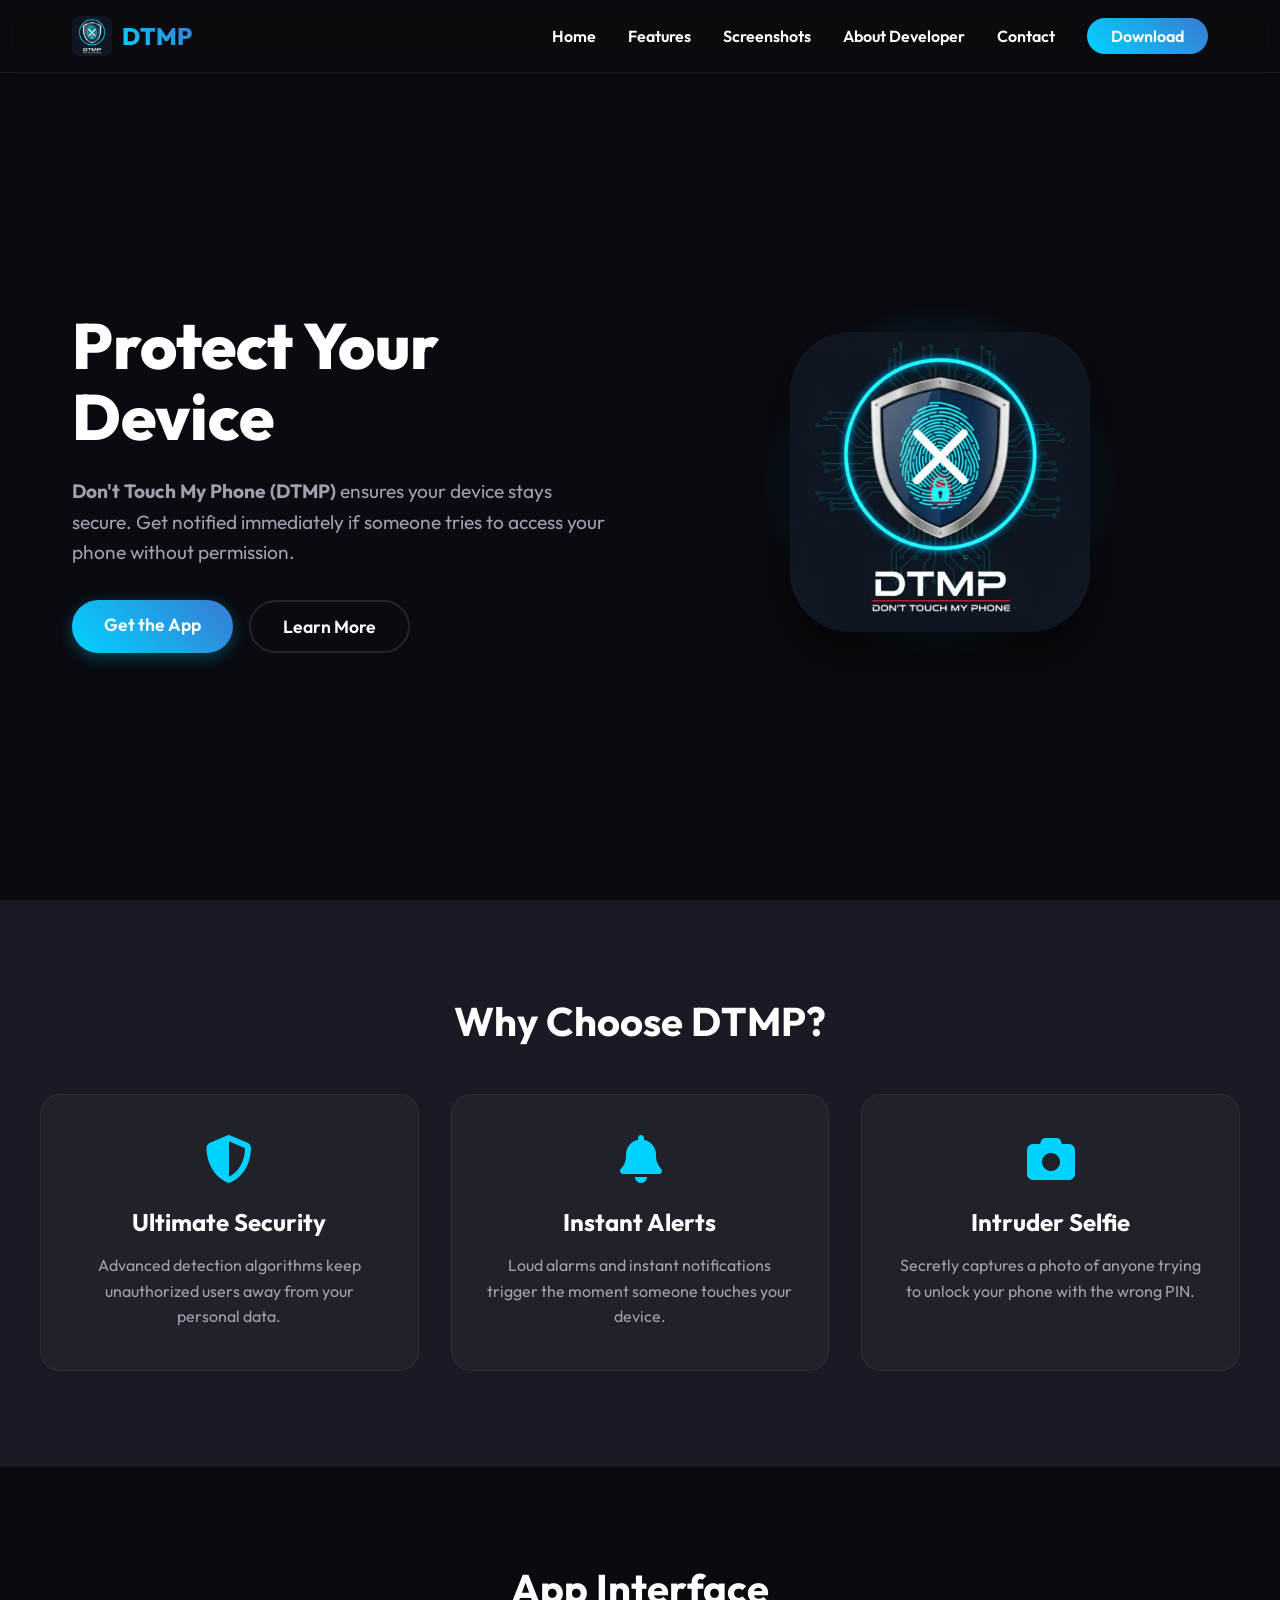
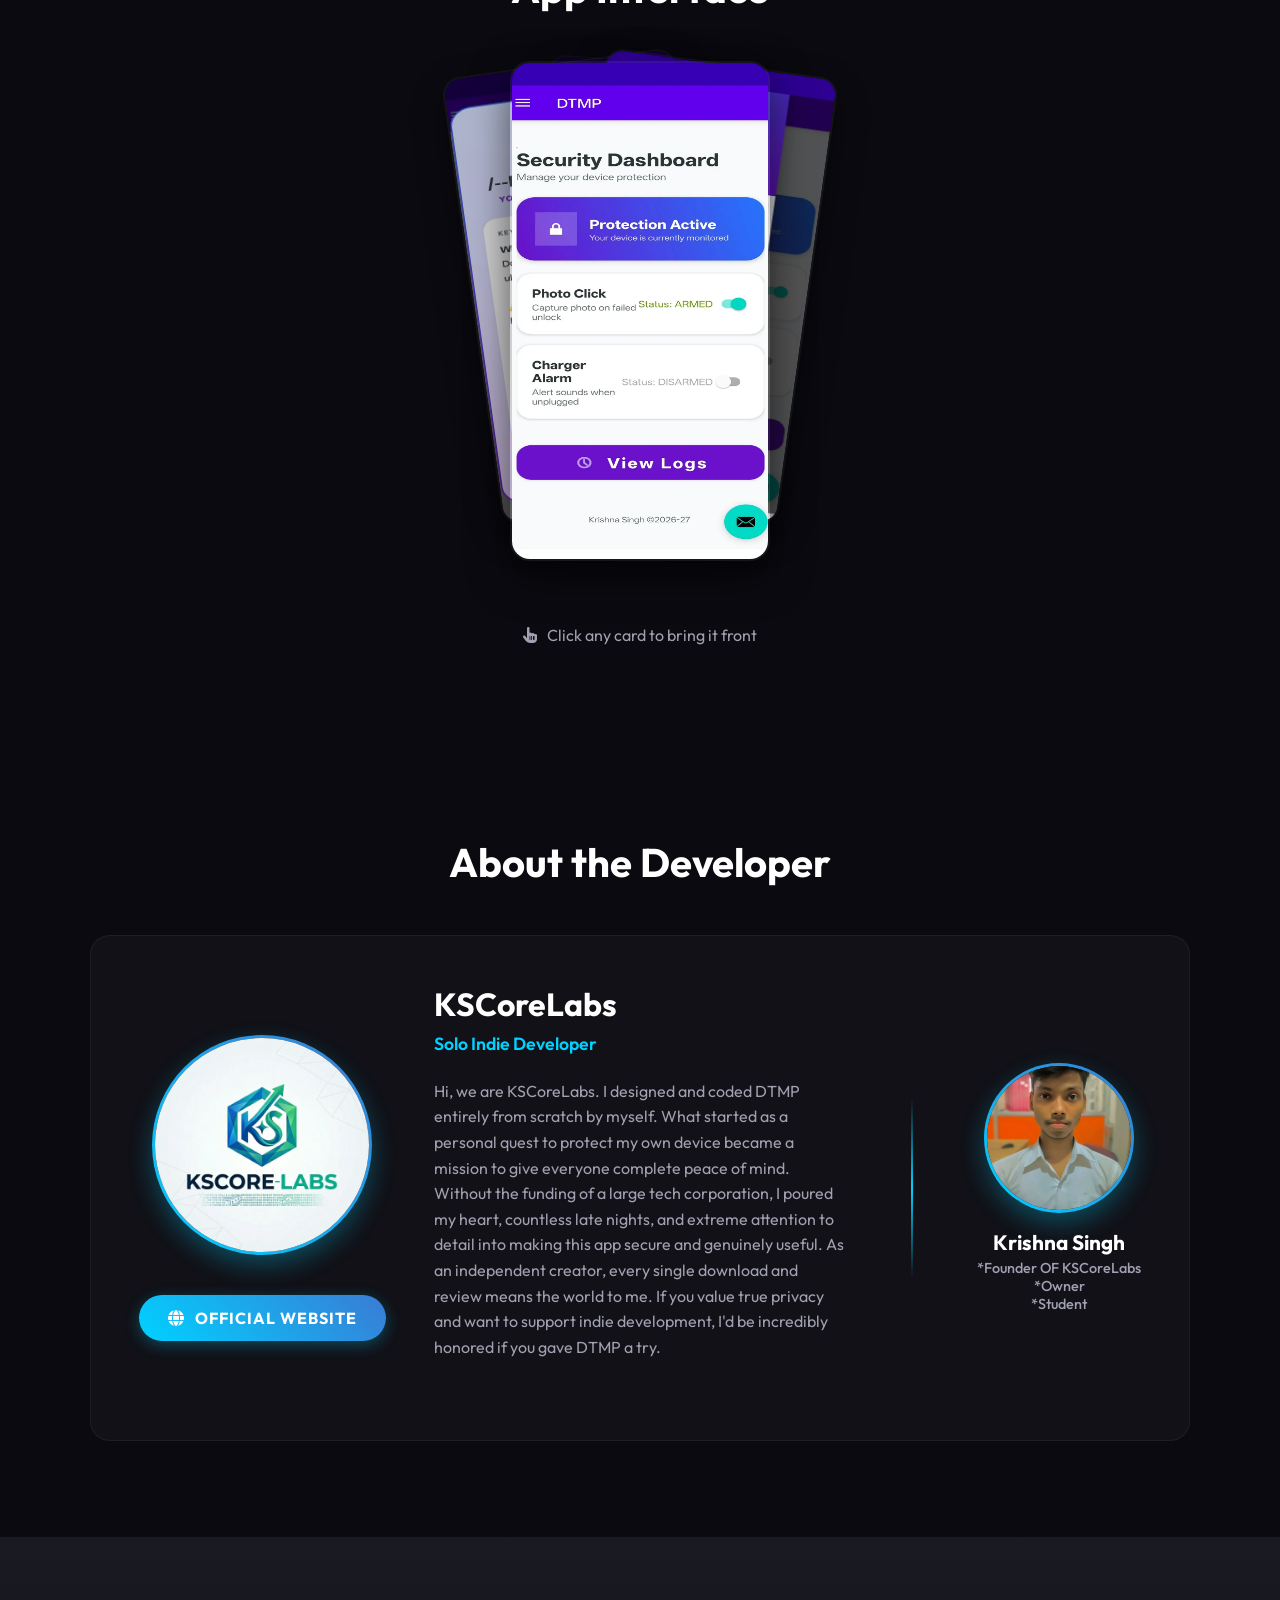
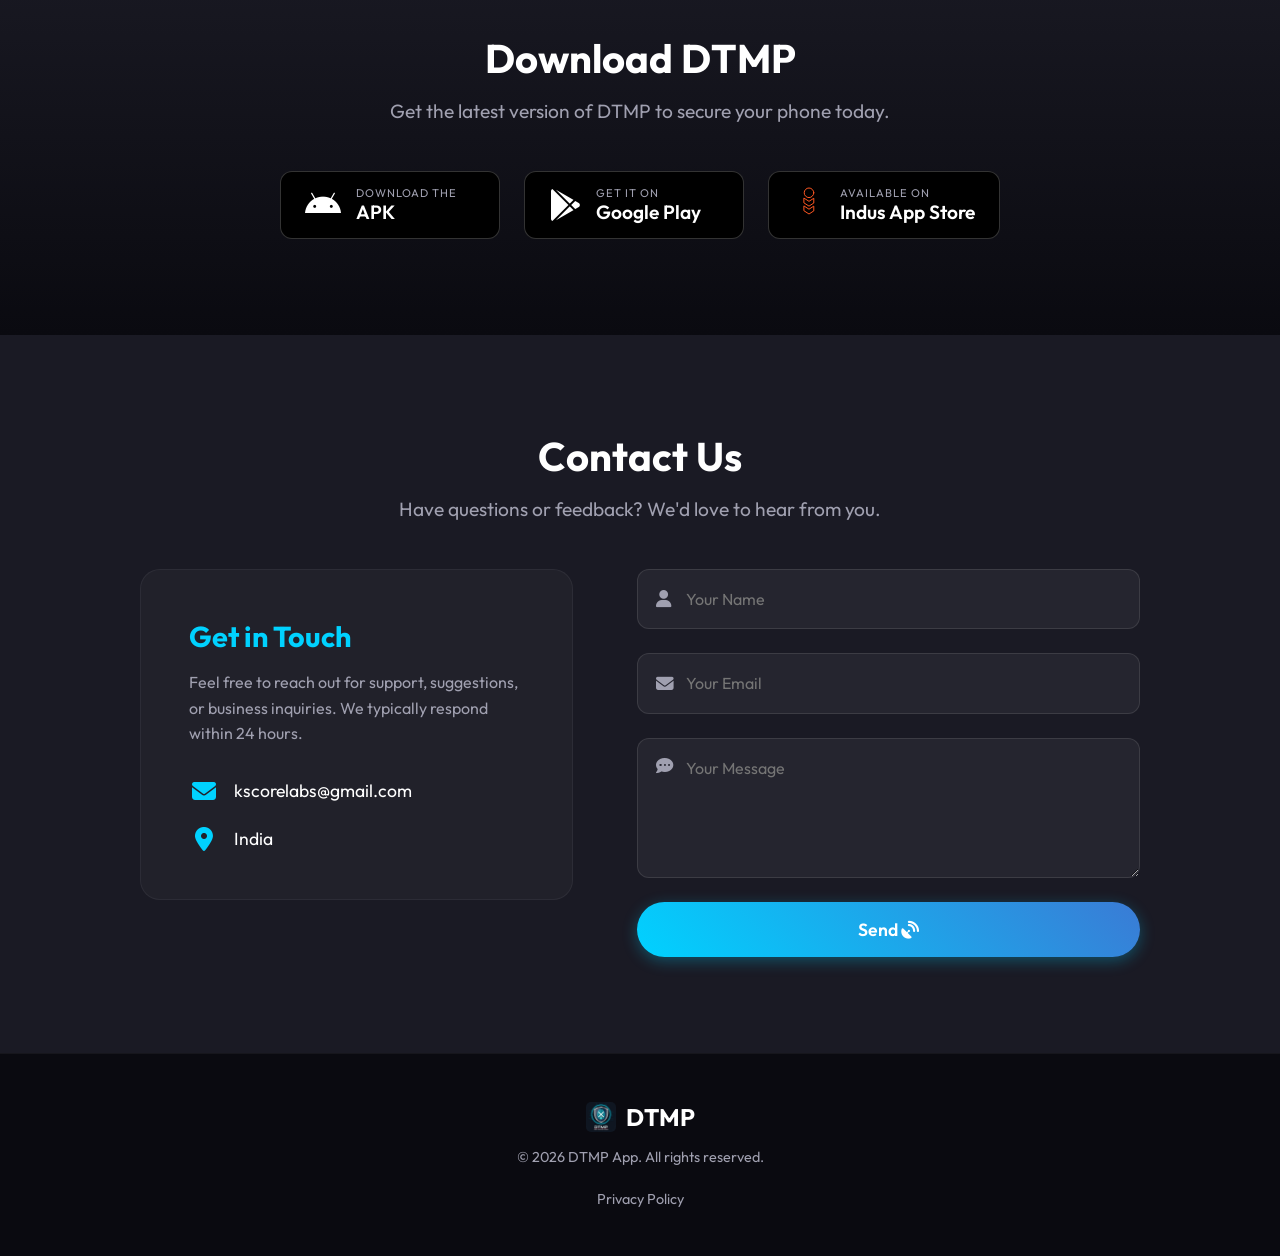
==== commit 0bf6dbc9: "." ====
--- a/index.html
+++ b/index.html
@@ -75,12 +75,13 @@
 
     <section id="screenshots" class="screenshots">
         <h2>App Interface</h2>
-        <div class="screenshot-carousel">
-            <img src="images/Screenshot_2026-04-22-11-12-11-96_e4ff548b564c4d183ec3adff2c8306e6.jpg.webp" alt="DTMP Screenshot 1" class="app-screenshot">
-            <img src="images/Screenshot_2026-04-22-11-12-20-12_e4ff548b564c4d183ec3adff2c8306e6.jpg.webp" alt="DTMP Screenshot 2" class="app-screenshot">
-            <img src="images/Screenshot_2026-04-22-11-12-25-33_e4ff548b564c4d183ec3adff2c8306e6.jpg.webp" alt="DTMP Screenshot 3" class="app-screenshot">
-            <img src="images/Screenshot_2026-04-22-11-12-40-97_e4ff548b564c4d183ec3adff2c8306e6.jpg.webp" alt="DTMP Screenshot 4" class="app-screenshot">
-        </div>
+        <div class="card-stack" id="card-stack">
+            <img src="images/Screenshot_2026-04-22-11-12-11-96_e4ff548b564c4d183ec3adff2c8306e6.jpg.webp" alt="DTMP Screenshot 1" class="app-screenshot stack-0">
+            <img src="images/Screenshot_2026-04-22-11-12-20-12_e4ff548b564c4d183ec3adff2c8306e6.jpg.webp" alt="DTMP Screenshot 2" class="app-screenshot stack-1">
+            <img src="images/Screenshot_2026-04-22-11-12-25-33_e4ff548b564c4d183ec3adff2c8306e6.jpg.webp" alt="DTMP Screenshot 3" class="app-screenshot stack-2">
+            <img src="images/Screenshot_2026-04-22-11-12-40-97_e4ff548b564c4d183ec3adff2c8306e6.jpg.webp" alt="DTMP Screenshot 4" class="app-screenshot stack-3">
+        </div>
+        <div class="swipe-hint"><i class="fa-solid fa-hand-pointer"></i> Click any card to bring it front</div>
     </section>
 
     <section id="about" class="about-section">
@@ -138,7 +139,13 @@
 
             <!-- Indus App Store (Unavailable) -->
             <button onclick="showUnavailableToast('Indus App Store')" class="store-btn indus-btn">
-                <div class="indus-logo"><i class="fa-solid fa-store"></i></div>
+                <div class="indus-logo">
+                    <svg xmlns="http://www.w3.org/2000/svg" viewBox="0 0 48 48" width="32" height="32" fill="none" stroke="currentColor" stroke-width="1.5" stroke-linecap="round" stroke-linejoin="round">
+                        <circle cx="24" cy="11.684" r="7.184" fill="none" stroke="currentColor" stroke-linecap="round" stroke-linejoin="round"/>
+                        <path fill="none" stroke="currentColor" stroke-linecap="round" stroke-linejoin="round" d="M16.816 19.895L24 24.514l7.184-4.619v7.185L24 31.698l-7.184-4.618z"/>
+                        <path fill="none" stroke="currentColor" stroke-linecap="round" stroke-linejoin="round" d="M16.816 31.697L24 36.316l7.184-4.619v7.185L24 43.5l-7.184-4.618z"/>
+                    </svg>
+                </div>
                 <div class="btn-text">
                     <span class="small-text">Available on</span>
                     <span class="large-text">Indus App Store</span>
--- a/style.css
+++ b/style.css
@@ -272,25 +272,72 @@
     margin-bottom: 3rem;
 }
 
-.screenshot-carousel {
+.card-stack {
+    position: relative;
+    width: 260px;
+    height: 500px;
+    margin: 3rem auto 4rem;
+    perspective: 1000px;
+}
+
+.app-screenshot {
+    position: absolute;
+    top: 50%;
+    left: 50%;
+    width: 100%;
+    height: 100%;
+    object-fit: cover;
+    border-radius: 20px;
+    box-shadow: 0 15px 40px rgba(0, 0, 0, 0.6);
+    border: 2px solid rgba(255,255,255,0.05);
+    transform-origin: center;
+    transition: all 0.6s cubic-bezier(0.25, 1, 0.5, 1);
+    cursor: pointer;
+}
+
+.app-screenshot:hover {
+    box-shadow: 0 20px 50px rgba(0, 210, 255, 0.3);
+}
+
+.stack-0 {
+    transform: translate(-50%, -50%) scale(1) rotate(0deg);
+    z-index: 10;
+    opacity: 1;
+}
+
+.stack-1 {
+    transform: translate(-30%, -55%) scale(0.9) rotate(8deg);
+    z-index: 9;
+    opacity: 0.8;
+}
+
+.stack-2 {
+    transform: translate(-70%, -55%) scale(0.9) rotate(-8deg);
+    z-index: 8;
+    opacity: 0.8;
+}
+
+.stack-3 {
+    transform: translate(-50%, -60%) scale(0.8) rotate(4deg);
+    z-index: 7;
+    opacity: 0.6;
+}
+
+.swipe-hint {
+    margin-top: 1rem;
+    color: var(--text-secondary);
+    font-size: 1rem;
     display: flex;
     justify-content: center;
-    gap: 1.5rem;
-    flex-wrap: wrap;
-}
-
-.app-screenshot {
-    height: 400px;
-    border-radius: 20px;
-    box-shadow: 0 10px 30px rgba(0, 0, 0, 0.5);
-    transition: transform 0.3s, box-shadow 0.3s;
-    border: 2px solid rgba(255,255,255,0.05);
-}
-
-.app-screenshot:hover {
-    transform: scale(1.05) translateY(-10px);
-    box-shadow: 0 15px 40px rgba(0, 210, 255, 0.2);
-    z-index: 10;
+    align-items: center;
+    gap: 10px;
+}
+
+@media (max-width: 500px) {
+    .card-stack {
+        width: 220px;
+        height: 420px;
+    }
 }
 
 /* About Developer Section */
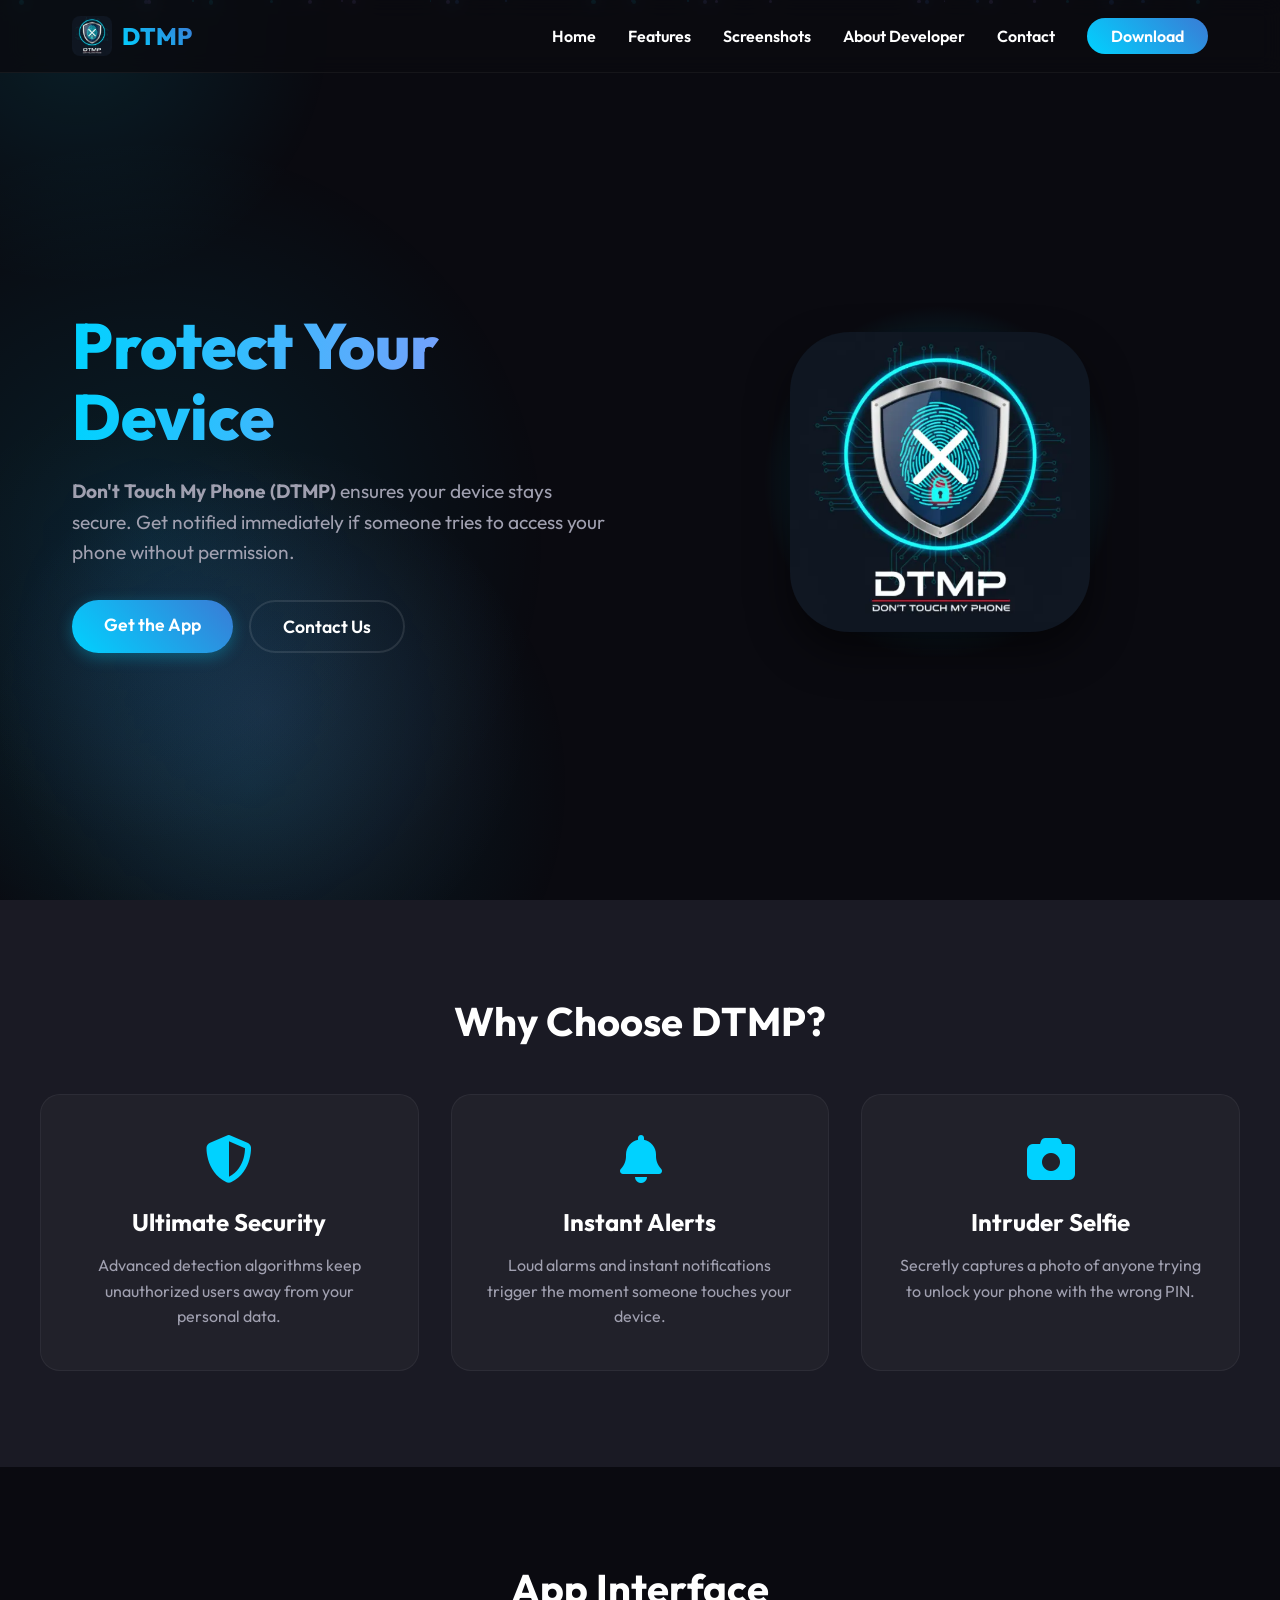
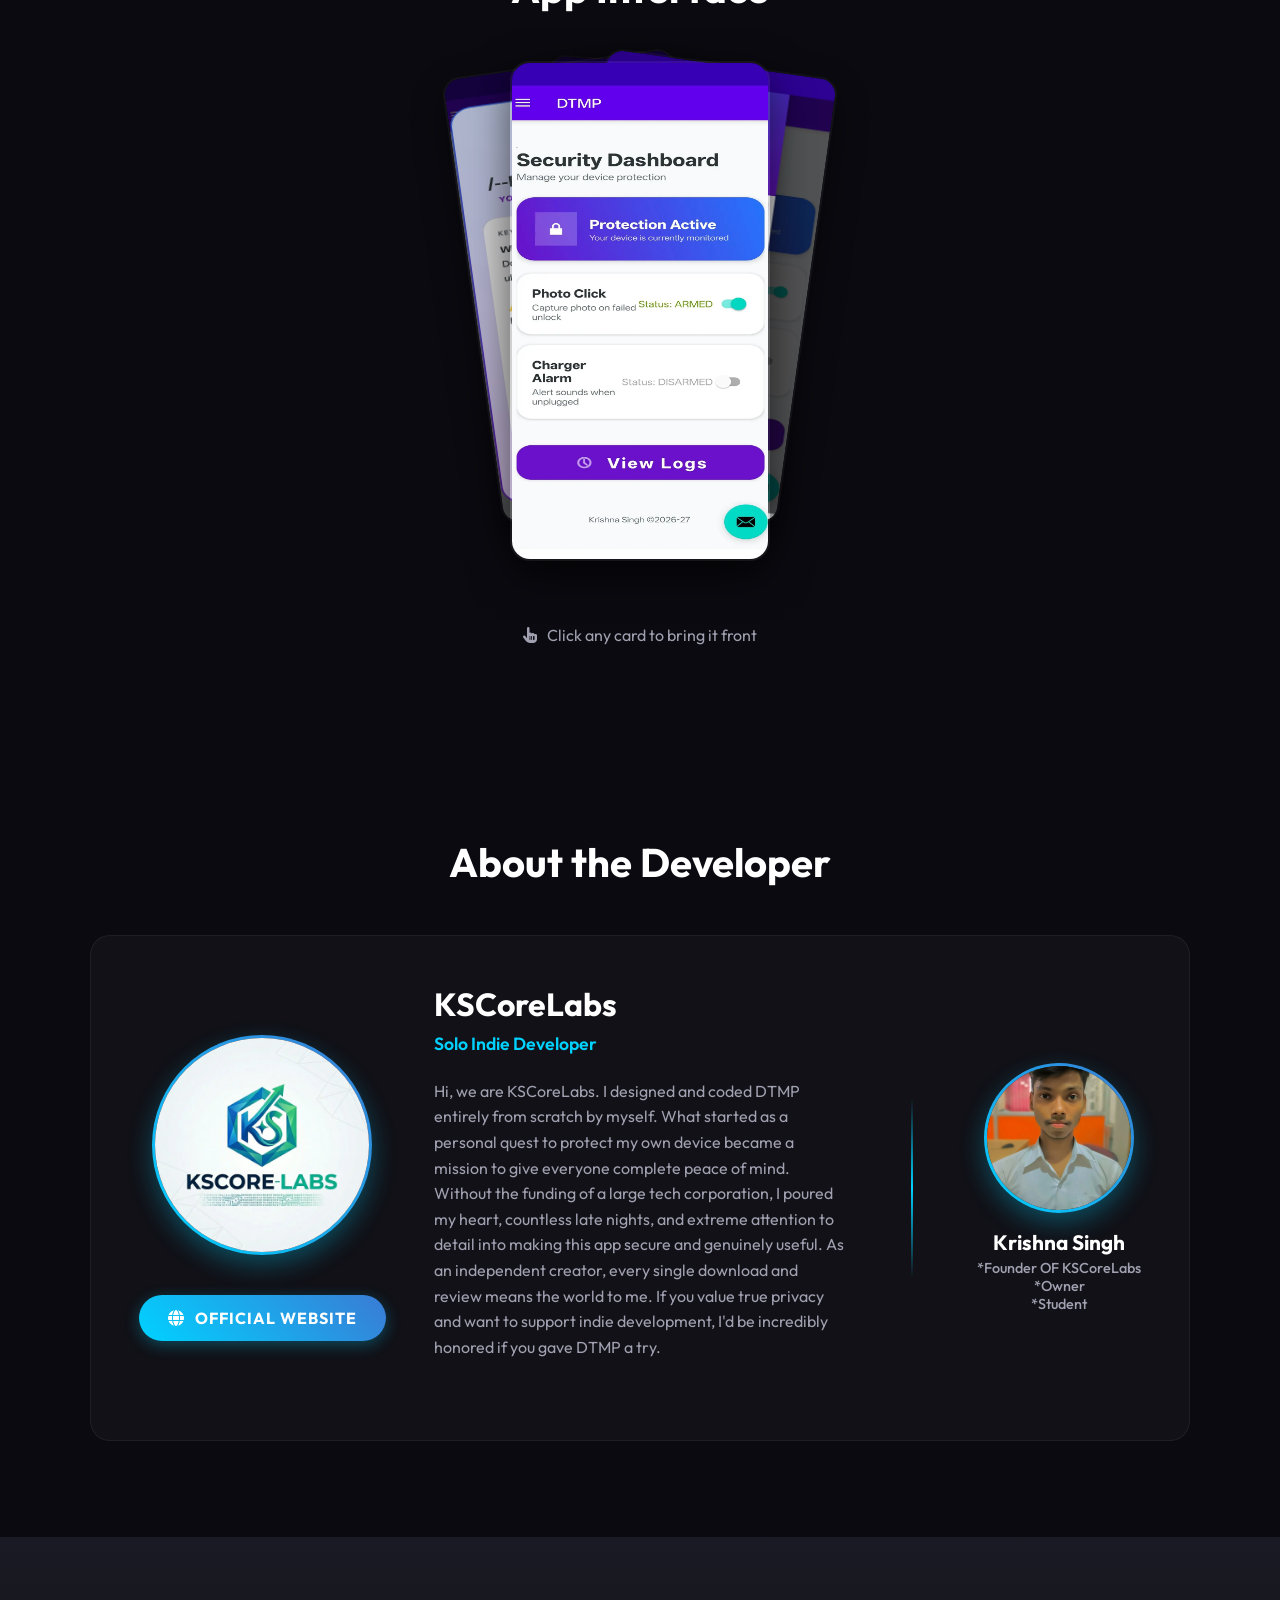
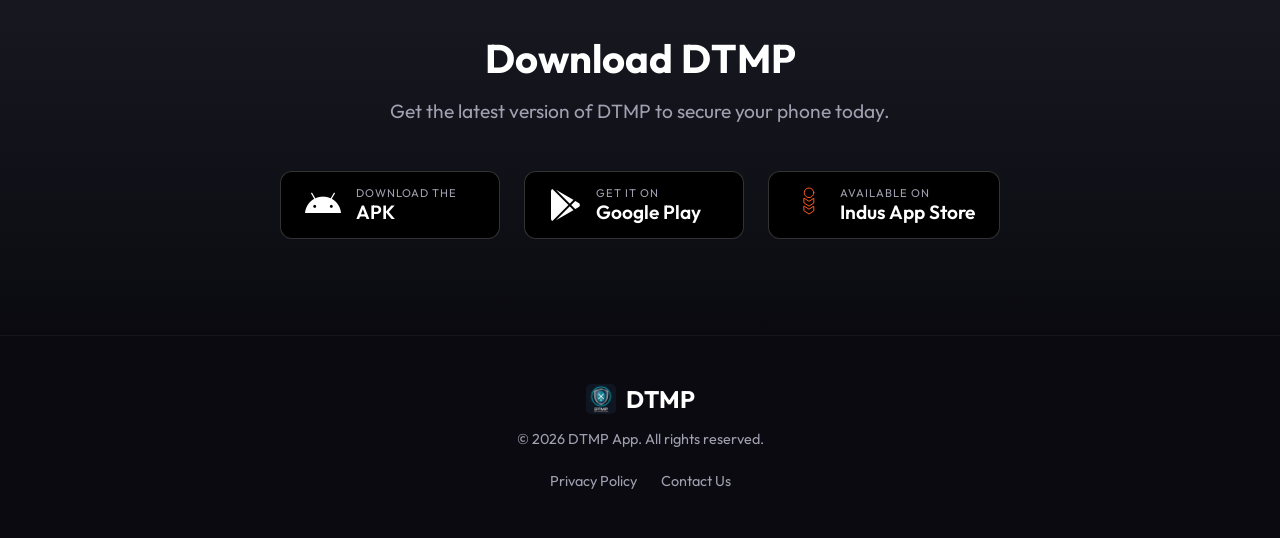
==== commit 15583fae: "." ====
--- a/index.html
+++ b/index.html
@@ -7,9 +7,81 @@
     <meta name="description" content="DTMP (Don't Touch My Phone) - Protect your phone from unauthorized access with ease.">
     <link rel="stylesheet" href="style.css">
     <link href="https://fonts.googleapis.com/css2?family=Outfit:wght@300;400;600;800&display=swap" rel="stylesheet">
-    <link rel="stylesheet" href="https://cdnjs.cloudflare.com/ajax/libs/font-awesome/6.4.0/css/all.min.css">
+    <link rel="stylesheet" href="https://cdnjs.cloudflare.com/ajax/libs/font-awesome/6.5.2/css/all.min.css">
+    <style>
+        /* ── Ambient canvas layer ── */
+        #ambient-canvas {
+            position: fixed; inset: 0; z-index: 0;
+            pointer-events: none;
+        }
+        /* ── Floating micro-particles ── */
+        #site-particles {
+            position: fixed; inset: 0; z-index: 0;
+            pointer-events: none; overflow: hidden;
+        }
+        .site-particle {
+            position: absolute; border-radius: 50%;
+            animation: sp-float linear infinite;
+        }
+        @keyframes sp-float {
+            0%   { transform: translateY(110vh) scale(0); opacity: 0; }
+            8%   { opacity: 0.55; }
+            92%  { opacity: 0.3; }
+            100% { transform: translateY(-60px) scale(1); opacity: 0; }
+        }
+        /* ── Scroll-reveal ── */
+        .reveal {
+            opacity: 0;
+            transform: translateY(36px);
+            transition: opacity 0.7s ease, transform 0.7s ease;
+        }
+        .reveal.visible {
+            opacity: 1;
+            transform: translateY(0);
+        }
+        /* Stagger children */
+        .reveal-stagger > * {
+            opacity: 0;
+            transform: translateY(28px);
+            transition: opacity 0.6s ease, transform 0.6s ease;
+        }
+        .reveal-stagger.visible > *:nth-child(1) { opacity:1; transform:none; transition-delay:0.05s; }
+        .reveal-stagger.visible > *:nth-child(2) { opacity:1; transform:none; transition-delay:0.18s; }
+        .reveal-stagger.visible > *:nth-child(3) { opacity:1; transform:none; transition-delay:0.31s; }
+        /* Hero text slide-in */
+        .hero-text h1 { animation: heroH1 1s cubic-bezier(0.22,1,0.36,1) both; }
+        .hero-text p  { animation: heroP  1s 0.2s cubic-bezier(0.22,1,0.36,1) both; }
+        .hero-buttons { animation: heroP  1s 0.38s cubic-bezier(0.22,1,0.36,1) both; }
+        @keyframes heroH1 { from{opacity:0;transform:translateY(-24px)} to{opacity:1;transform:none} }
+        @keyframes heroP  { from{opacity:0;transform:translateY(20px)}  to{opacity:1;transform:none} }
+        /* Feature card glow on hover */
+        .feature-card {
+            position: relative; overflow: hidden;
+        }
+        .feature-card::before {
+            content: ''; position: absolute; inset: 0;
+            background: radial-gradient(circle at 50% 0%, rgba(0,210,255,0.08) 0%, transparent 70%);
+            opacity: 0; transition: opacity 0.4s;
+        }
+        .feature-card:hover::before { opacity: 1; }
+        /* Navbar scroll indicator */
+        .navbar.scrolled {
+            background: rgba(10,10,16,0.97);
+            box-shadow: 0 2px 20px rgba(0,0,0,0.5);
+        }
+        /* Glitch hero text */
+        .glitch-text {
+            position: relative;
+            background: linear-gradient(90deg, #00d2ff, #a78bfa);
+            -webkit-background-clip: text;
+            -webkit-text-fill-color: transparent;
+            background-clip: text;
+        }
+    </style>
 </head>
 <body>
+    <canvas id="ambient-canvas"></canvas>
+    <div id="site-particles"></div>
     <div id="toast-container"></div>
 
     <nav class="navbar">
@@ -26,7 +98,7 @@
                 <li><a href="#features">Features</a></li>
                 <li><a href="#screenshots">Screenshots</a></li>
                 <li><a href="#about">About Developer</a></li>
-                <li><a href="#contact">Contact</a></li>
+                <li><a href="contact.html">Contact</a></li>
                 <li><a href="#download" class="nav-btn">Download</a></li>
             </ul>
         </div>
@@ -39,7 +111,7 @@
                 <p><strong>Don't Touch My Phone (DTMP)</strong> ensures your device stays secure. Get notified immediately if someone tries to access your phone without permission.</p>
                 <div class="hero-buttons">
                     <a href="#download" class="btn btn-primary">Get the App</a>
-                    <a href="#features" class="btn btn-secondary">Learn More</a>
+                    <a href="contact.html" class="btn btn-secondary">Contact Us</a>
                 </div>
             </div>
             <div class="hero-image">
@@ -51,7 +123,7 @@
         </div>
     </header>
 
-    <section id="features" class="features">
+    <section id="features" class="features reveal-stagger">
         <h2>Why Choose DTMP?</h2>
         <div class="feature-grid">
             <div class="feature-card">
@@ -84,7 +156,7 @@
         <div class="swipe-hint"><i class="fa-solid fa-hand-pointer"></i> Click any card to bring it front</div>
     </section>
 
-    <section id="about" class="about-section">
+    <section id="about" class="about-section reveal">
         <h2>About the Developer</h2>
         <div class="developer-profile">
             <div class="profile-logo-col" style="display: flex; flex-direction: column; align-items: center; gap: 1rem; flex-shrink: 0;">
@@ -114,7 +186,7 @@
         </div>
     </section>
 
-    <section id="download" class="download-section">
+    <section id="download" class="download-section reveal">
         <h2>Download DTMP</h2>
         <p>Get the latest version of DTMP to secure your phone today.</p>
         
@@ -154,46 +226,7 @@
         </div>
     </section>
 
-    <section id="contact" class="contact-section">
-        <h2>Contact Us</h2>
-        <p>Have questions or feedback? We'd love to hear from you.</p>
-        <div class="contact-container">
-            <div class="contact-info">
-                <h3>Get in Touch</h3>
-                <p>Feel free to reach out for support, suggestions, or business inquiries. We typically respond within 24 hours.</p>
-                <div class="info-items">
-                    <div class="info-item">
-                        <i class="fa-solid fa-envelope"></i>
-                        <span id="contact-email-display">Loading...</span>
-                    </div>
-                    <div class="info-item">
-                        <i class="fa-solid fa-location-dot"></i>
-                        <span>India</span>
-                    </div>
-                </div>
-            </div>
-            <form class="contact-form" id="contact-form">
-                <div class="input-wrapper">
-                    <i class="fa-solid fa-user"></i>
-                    <input type="text" id="cf-name" placeholder="Your Name" required>
-                </div>
-                <div class="input-wrapper">
-                    <i class="fa-solid fa-envelope"></i>
-                    <input type="email" id="cf-email" placeholder="Your Email" required>
-                </div>
-                <div class="input-wrapper align-top">
-                    <i class="fa-solid fa-comment-dots"></i>
-                    <textarea id="cf-message" rows="5" placeholder="Your Message" required></textarea>
-                </div>
-                <button type="submit" class="btn btn-primary btn-submit" id="cf-submit">
-                    <span class="cf-btn-text">Send <i class="fa-solid fa-satellite-dish"></i></span>
-                    <span class="cf-btn-loading" hidden style="display:none;">
-                        Sending <span class="loading-dots"></span>
-                    </span>
-                </button>
-            </form>
-        </div>
-    </section>
+
 
     <footer>
         <div class="footer-content">
@@ -202,10 +235,96 @@
                 <h2>DTMP</h2>
             </div>
             <p>&copy; 2026 DTMP App. All rights reserved.</p>
-            <a href="privacy-policy.html" class="privacy-link">Privacy Policy</a>
+            <div style="display:flex;gap:1.5rem;justify-content:center;flex-wrap:wrap;">
+                <a href="privacy-policy.html" class="privacy-link">Privacy Policy</a>
+                <a href="contact.html" class="privacy-link">Contact Us</a>
+            </div>
         </div>
     </footer>
 
     <script src="script.js"></script>
+    <script>
+    /* ── Ambient animated orbs (canvas) ── */
+    (function(){
+        const canvas = document.getElementById('ambient-canvas');
+        const ctx = canvas.getContext('2d');
+        let W, H;
+        const orbs = [];
+        const COLORS = [
+            [0, 210, 255],
+            [59, 130, 246],
+            [167, 139, 250],
+            [6, 182, 212],
+        ];
+        function resize(){ W = canvas.width = window.innerWidth; H = canvas.height = window.innerHeight; }
+        resize();
+        window.addEventListener('resize', resize);
+        for(let i=0;i<5;i++){
+            const c = COLORS[i % COLORS.length];
+            orbs.push({
+                x: Math.random()*W, y: Math.random()*H,
+                r: 180 + Math.random()*220,
+                vx: (Math.random()-0.5)*0.3,
+                vy: (Math.random()-0.5)*0.3,
+                color: c, alpha: 0.06 + Math.random()*0.07
+            });
+        }
+        function draw(){
+            ctx.clearRect(0,0,W,H);
+            orbs.forEach(o=>{
+                o.x += o.vx; o.y += o.vy;
+                if(o.x < -o.r) o.x = W+o.r;
+                if(o.x > W+o.r) o.x = -o.r;
+                if(o.y < -o.r) o.y = H+o.r;
+                if(o.y > H+o.r) o.y = -o.r;
+                const g = ctx.createRadialGradient(o.x,o.y,0,o.x,o.y,o.r);
+                g.addColorStop(0, `rgba(${o.color.join(',')},${o.alpha})`);
+                g.addColorStop(1, `rgba(${o.color.join(',')},0)`);
+                ctx.beginPath();
+                ctx.arc(o.x,o.y,o.r,0,Math.PI*2);
+                ctx.fillStyle = g;
+                ctx.fill();
+            });
+            requestAnimationFrame(draw);
+        }
+        draw();
+    })();
+
+    /* ── Floating micro-particles ── */
+    (function(){
+        const cont = document.getElementById('site-particles');
+        const palette = ['#00d2ff','#3b82f6','#a78bfa','#06b6d4','#818cf8'];
+        for(let i=0;i<30;i++){
+            const el = document.createElement('div');
+            el.className = 'site-particle';
+            const sz = Math.random()*3.5+1.5;
+            el.style.cssText = `
+                width:${sz}px;height:${sz}px;
+                left:${Math.random()*100}%;
+                background:${palette[Math.floor(Math.random()*palette.length)]};
+                box-shadow:0 0 ${sz*3}px ${palette[Math.floor(Math.random()*palette.length)]};
+                animation-duration:${12+Math.random()*20}s;
+                animation-delay:${Math.random()*18}s;
+            `;
+            cont.appendChild(el);
+        }
+    })();
+
+    /* ── Scroll-reveal observer ── */
+    (function(){
+        const els = document.querySelectorAll('.reveal, .reveal-stagger');
+        const obs = new IntersectionObserver(entries=>{
+            entries.forEach(e=>{
+                if(e.isIntersecting){ e.target.classList.add('visible'); obs.unobserve(e.target); }
+            });
+        }, { threshold: 0.12 });
+        els.forEach(el=>obs.observe(el));
+    })();
+
+    /* ── Navbar scroll style ── */
+    window.addEventListener('scroll', ()=>{
+        document.querySelector('.navbar').classList.toggle('scrolled', window.scrollY > 40);
+    });
+    </script>
 </body>
 </html>
--- a/style.css
+++ b/style.css
@@ -21,6 +21,12 @@
     background-color: var(--bg-color);
     color: var(--text-primary);
     overflow-x: hidden;
+}
+
+/* Ensure all direct page content sits above canvas */
+.navbar, header, section, footer {
+    position: relative;
+    z-index: 1;
 }
 
 /* Navbar */
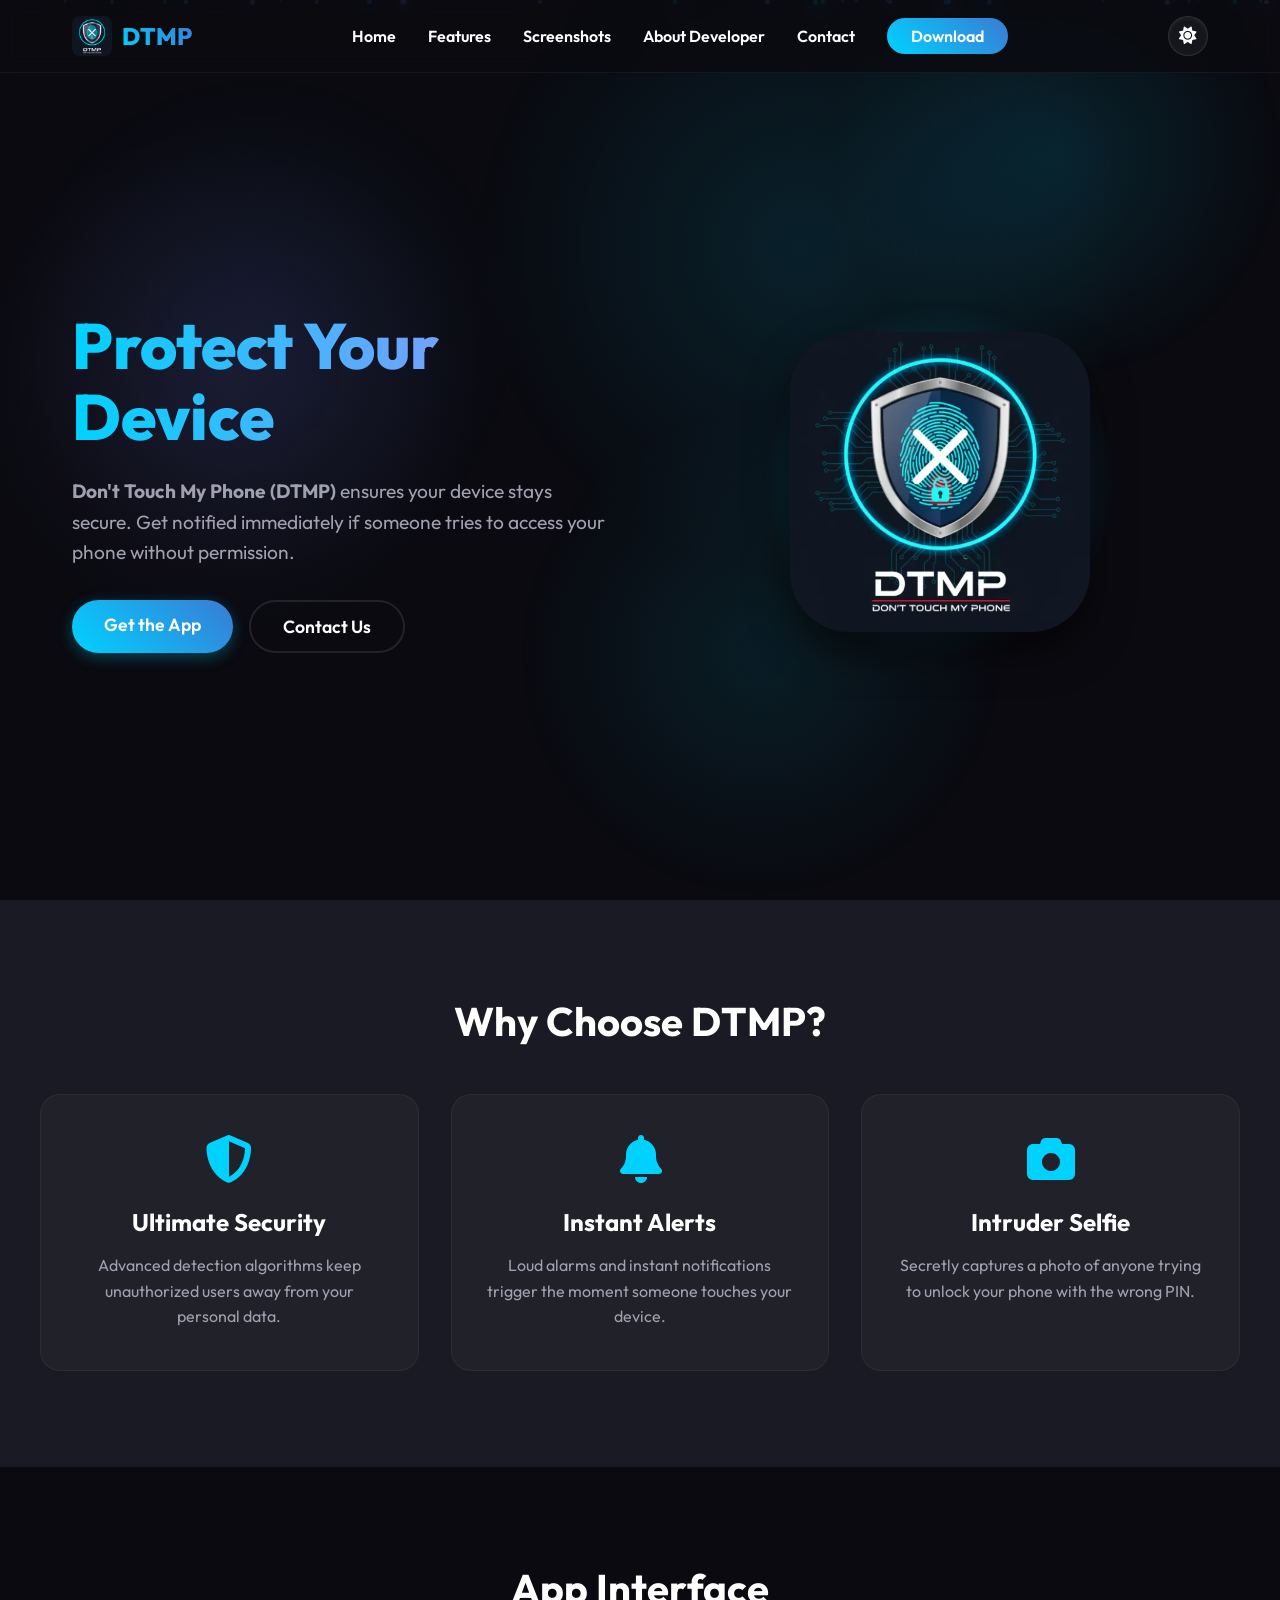
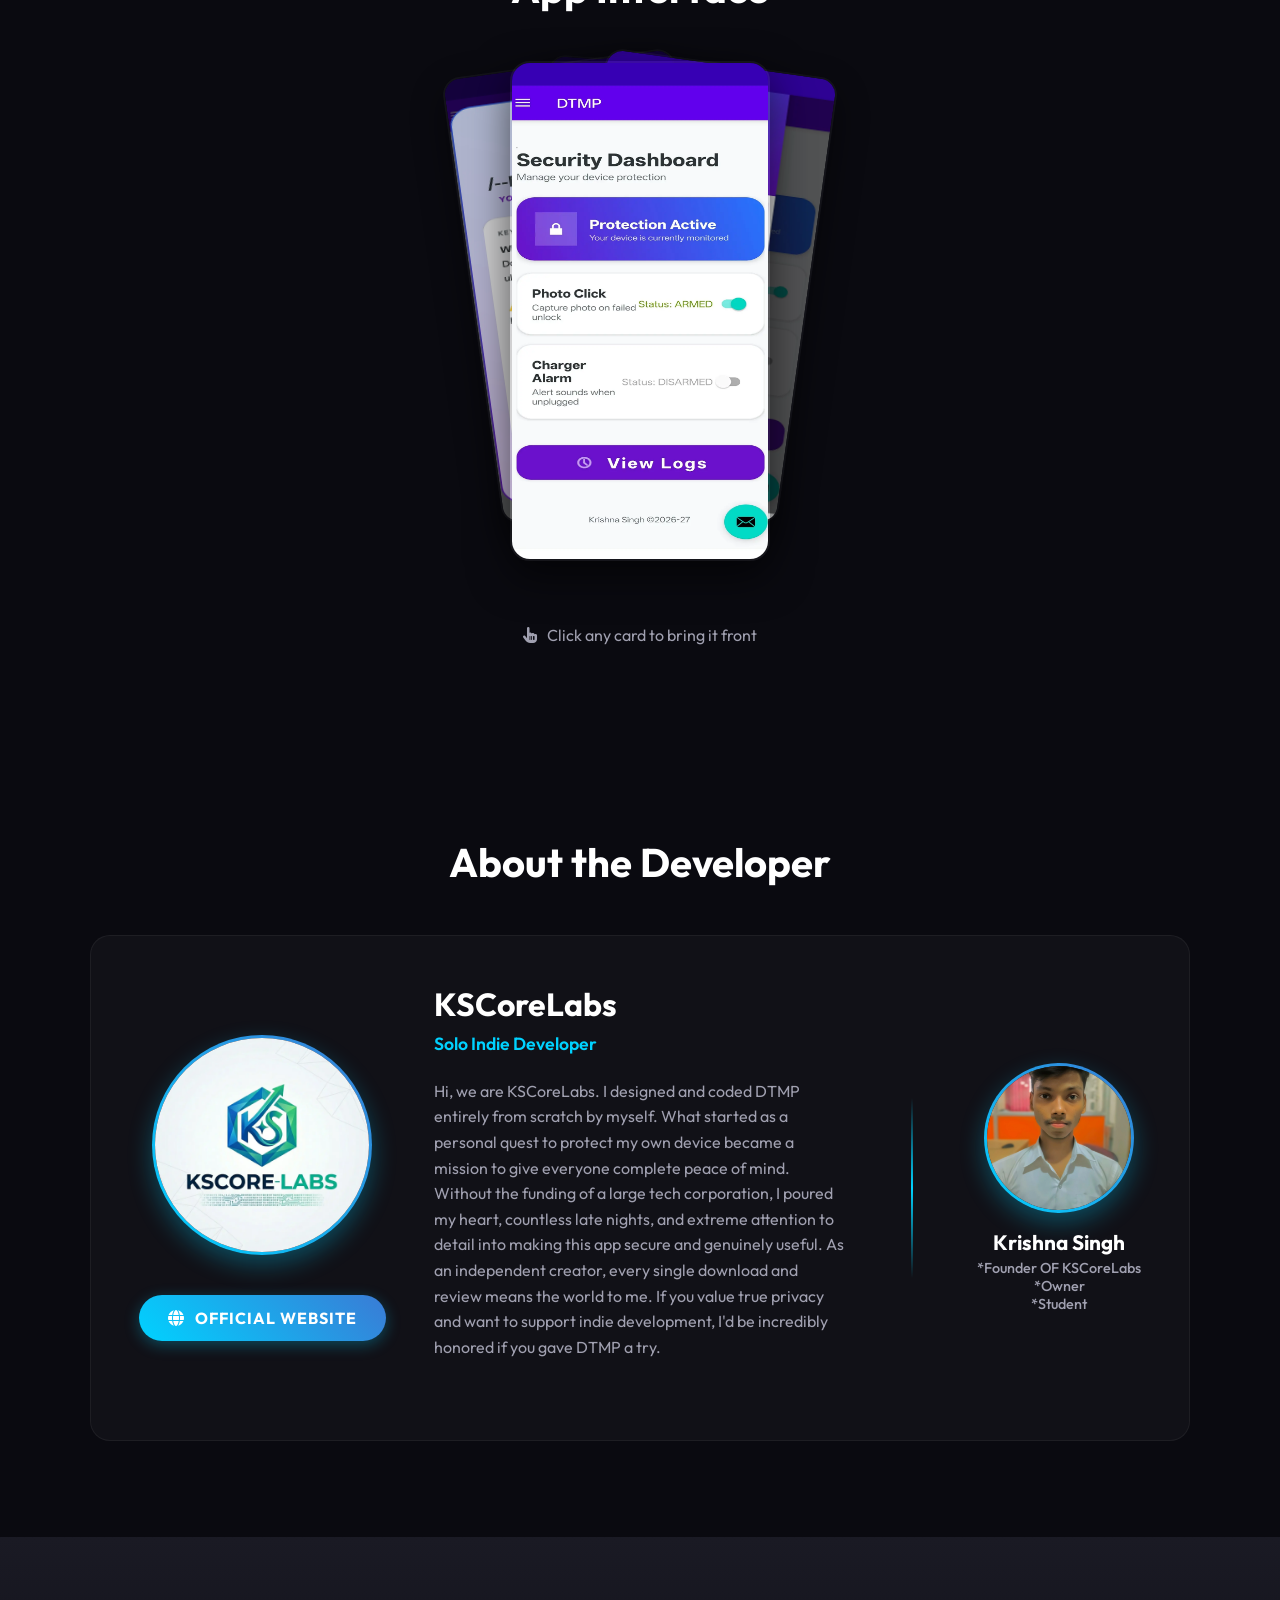
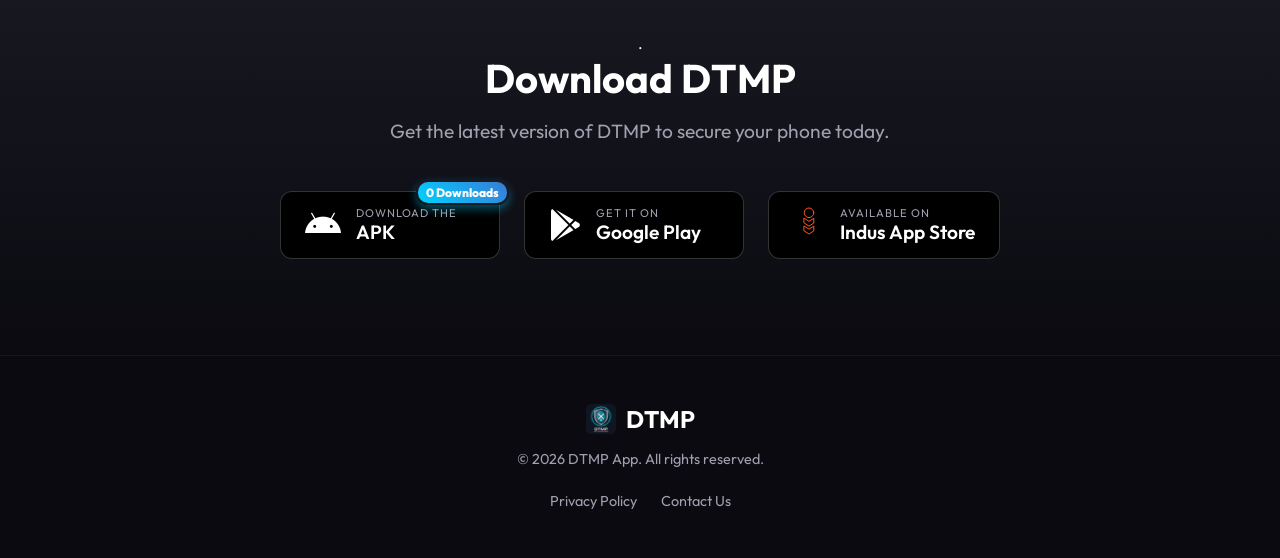
==== commit 5f0294a7: "." ====
--- a/index.html
+++ b/index.html
@@ -101,6 +101,12 @@
                 <li><a href="contact.html">Contact</a></li>
                 <li><a href="#download" class="nav-btn">Download</a></li>
             </ul>
+            <div class="nav-actions-group">
+                <button class="theme-toggle-btn theme-toggle" aria-label="Toggle Theme">
+                    <i class="fa-solid fa-sun sun-icon"></i>
+                    <i class="fa-solid fa-moon moon-icon"></i>
+                </button>
+            </div>
         </div>
     </nav>
 
@@ -187,12 +193,14 @@
     </section>
 
     <section id="download" class="download-section reveal">
-        <h2>Download DTMP</h2>
+ 
+ .       <h2>Download DTMP</h2>
         <p>Get the latest version of DTMP to secure your phone today.</p>
         
         <div class="download-options">
             <!-- Direct APK Download -->
             <button onclick="downloadApk()" class="store-btn github-btn" id="apk-download-btn">
+                <div class="download-count-badge" id="apk-download-badge" data-count="0">0 Downloads</div>
                 <i class="fa-brands fa-android"></i>
                 <div class="btn-text">
                     <span class="small-text">Download The</span>
--- a/style.css
+++ b/style.css
@@ -965,3 +965,161 @@
     }
 }
 
+/* ============================================================
+   LIGHT THEME OVERRIDES
+   ============================================================ */
+[data-theme="light"] {
+    --bg-color: #f4f6fa;
+    --surface-color: #ffffff;
+    --text-primary: #11111a;
+    --text-secondary: #5a5a6e;
+    --border-light: rgba(0, 0, 0, 0.1);
+}
+
+[data-theme="light"] body {
+    background-color: var(--bg-color);
+}
+
+[data-theme="light"] .navbar {
+    background: rgba(255, 255, 255, 0.85);
+    border-bottom: 1px solid var(--border-light);
+}
+
+[data-theme="light"] .feature-card {
+    background: #ffffff;
+    border: 1px solid var(--border-light);
+    box-shadow: 0 8px 30px rgba(0, 0, 0, 0.05);
+}
+
+[data-theme="light"] .feature-card:hover {
+    background: #ffffff;
+    box-shadow: 0 12px 40px rgba(0, 210, 255, 0.15);
+}
+
+[data-theme="light"] .developer-profile,
+[data-theme="light"] .contact-info {
+    background: #ffffff;
+    border: 1px solid var(--border-light);
+    box-shadow: 0 8px 30px rgba(0, 0, 0, 0.05);
+}
+
+[data-theme="light"] .contact-form input,
+[data-theme="light"] .contact-form textarea {
+    background: #ffffff;
+    border: 1px solid var(--border-light);
+    color: var(--text-primary);
+}
+
+[data-theme="light"] .social-btn {
+    background: #f0f0f0;
+    color: var(--text-primary);
+    border-color: var(--border-light);
+}
+
+[data-theme="light"] .social-btn:hover {
+    background: #e0e0e0;
+}
+
+[data-theme="light"] .store-btn {
+    background: #ffffff;
+    color: #111;
+    border: 1px solid var(--border-light);
+    box-shadow: 0 4px 15px rgba(0, 0, 0, 0.05);
+}
+
+[data-theme="light"] .store-btn:hover {
+    box-shadow: 0 10px 25px rgba(0, 0, 0, 0.1);
+    border-color: var(--primary-color);
+}
+
+/* ============================================================
+   THEME TOGGLE BUTTON
+   ============================================================ */
+.nav-actions-group {
+    display: flex;
+    align-items: center;
+    gap: 15px;
+}
+
+.theme-toggle-btn {
+    background: rgba(255, 255, 255, 0.05);
+    border: 1px solid rgba(255, 255, 255, 0.1);
+    color: var(--text-primary);
+    width: 40px;
+    height: 40px;
+    border-radius: 50%;
+    cursor: pointer;
+    display: flex;
+    align-items: center;
+    justify-content: center;
+    font-size: 1.1rem;
+    transition: all 0.3s cubic-bezier(0.4, 0, 0.2, 1);
+    box-shadow: inset 0 2px 4px rgba(255,255,255,0.05);
+}
+
+.theme-toggle-btn:hover {
+    background: rgba(0, 210, 255, 0.1);
+    border-color: var(--primary-color);
+    transform: rotate(15deg) scale(1.1);
+    color: var(--primary-color);
+    box-shadow: 0 0 15px rgba(0, 210, 255, 0.3);
+}
+
+[data-theme="light"] .theme-toggle-btn {
+    background: rgba(0, 0, 0, 0.05);
+    border-color: var(--border-light);
+    box-shadow: inset 0 2px 4px rgba(0,0,0,0.05);
+}
+
+.theme-toggle-btn .moon-icon {
+    display: none;
+}
+
+[data-theme="light"] .theme-toggle-btn .sun-icon {
+    display: none;
+}
+
+[data-theme="light"] .theme-toggle-btn .moon-icon {
+    display: block;
+}
+
+[data-theme="dark"] .theme-toggle-btn .moon-icon {
+    display: none;
+}
+
+[data-theme="dark"] .theme-toggle-btn .sun-icon {
+    display: block;
+}
+
+/* ============================================================
+   DOWNLOAD COUNTER BADGE
+   ============================================================ */
+.download-count-badge {
+    position: absolute;
+    top: -12px;
+    right: -10px;
+    background: linear-gradient(45deg, var(--primary-color), var(--secondary-color));
+    color: #fff;
+    font-size: 0.75rem;
+    font-weight: 800;
+    padding: 3px 8px;
+    border-radius: 12px;
+    box-shadow: 0 4px 10px rgba(0, 210, 255, 0.4);
+    border: 2px solid var(--surface-color);
+    animation: popIn 0.5s cubic-bezier(0.175, 0.885, 0.32, 1.275) backwards;
+    white-space: nowrap;
+    z-index: 10;
+}
+
+[data-theme="light"] .download-count-badge {
+    border-color: #ffffff;
+}
+
+.store-btn.github-btn {
+    position: relative; /* For absolute positioning of badge */
+}
+
+@keyframes popIn {
+    0% { transform: scale(0) rotate(-10deg); opacity: 0; }
+    100% { transform: scale(1) rotate(0deg); opacity: 1; }
+}
